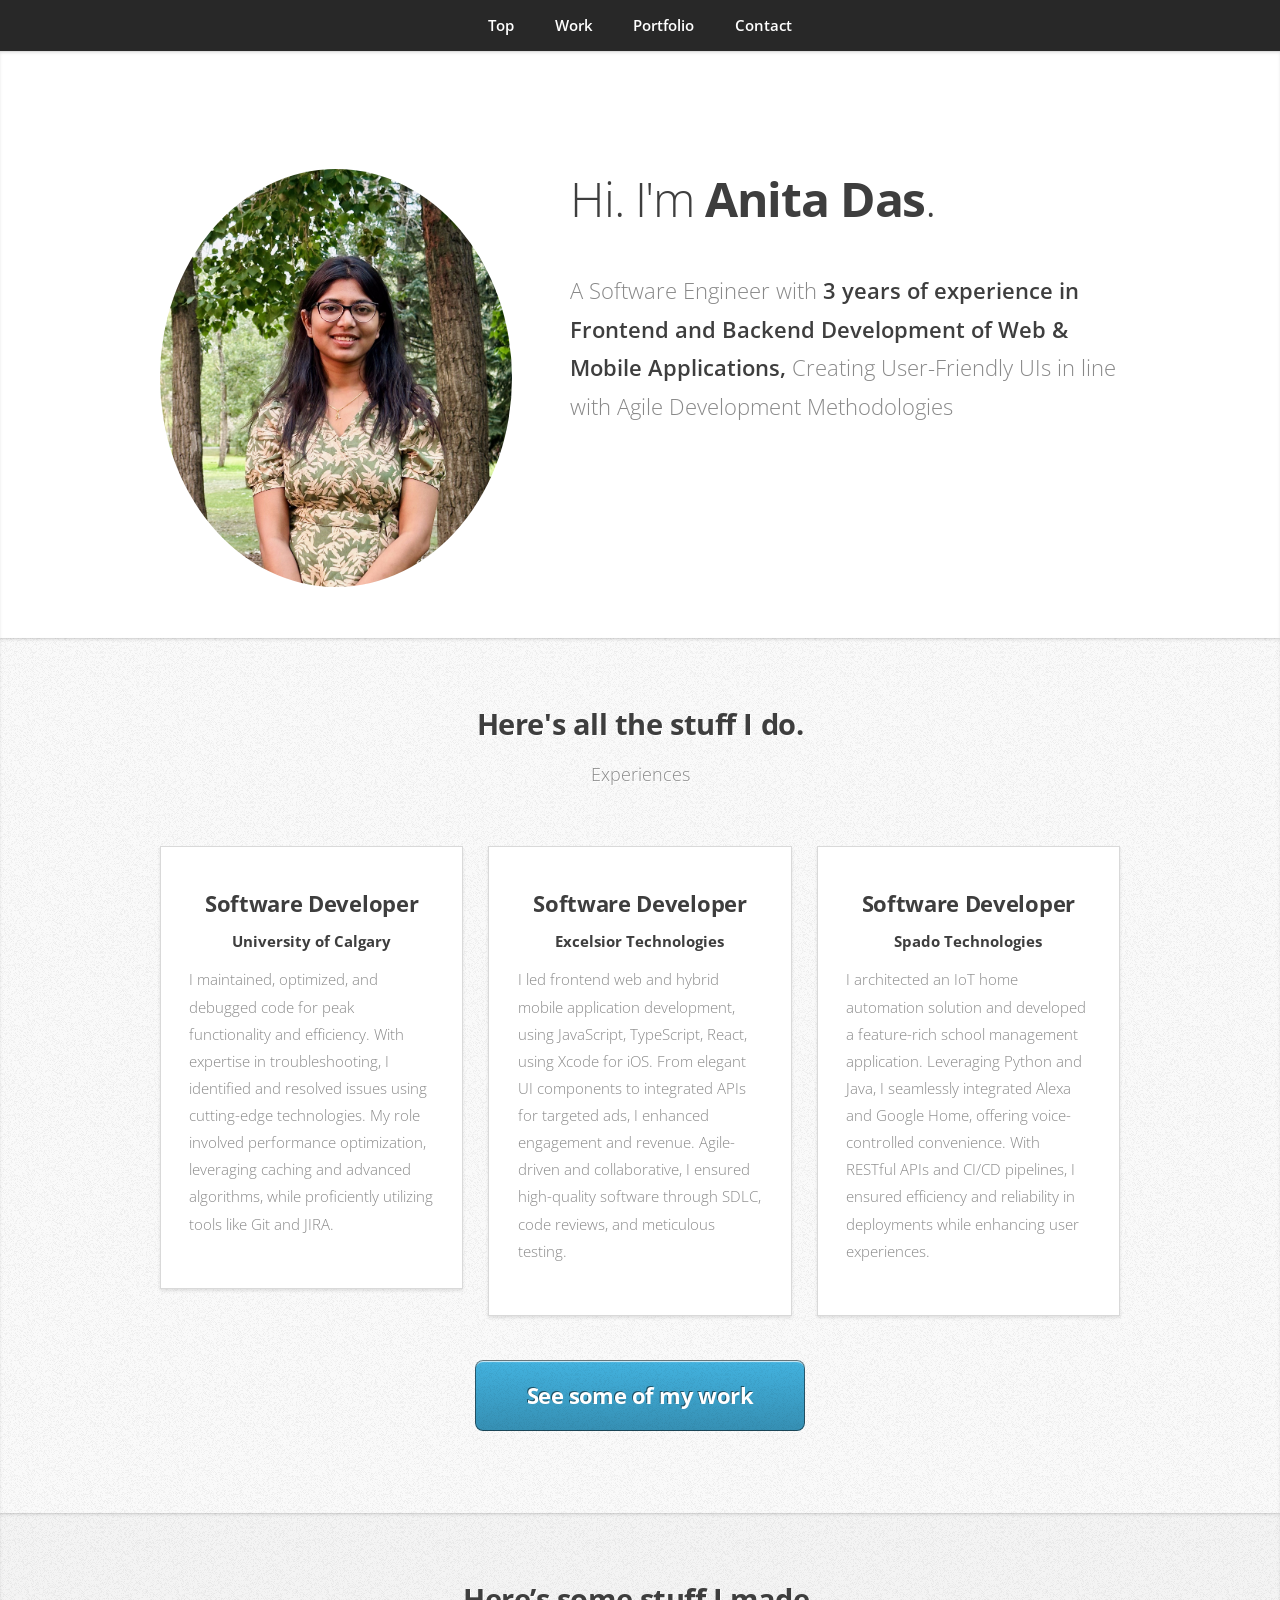
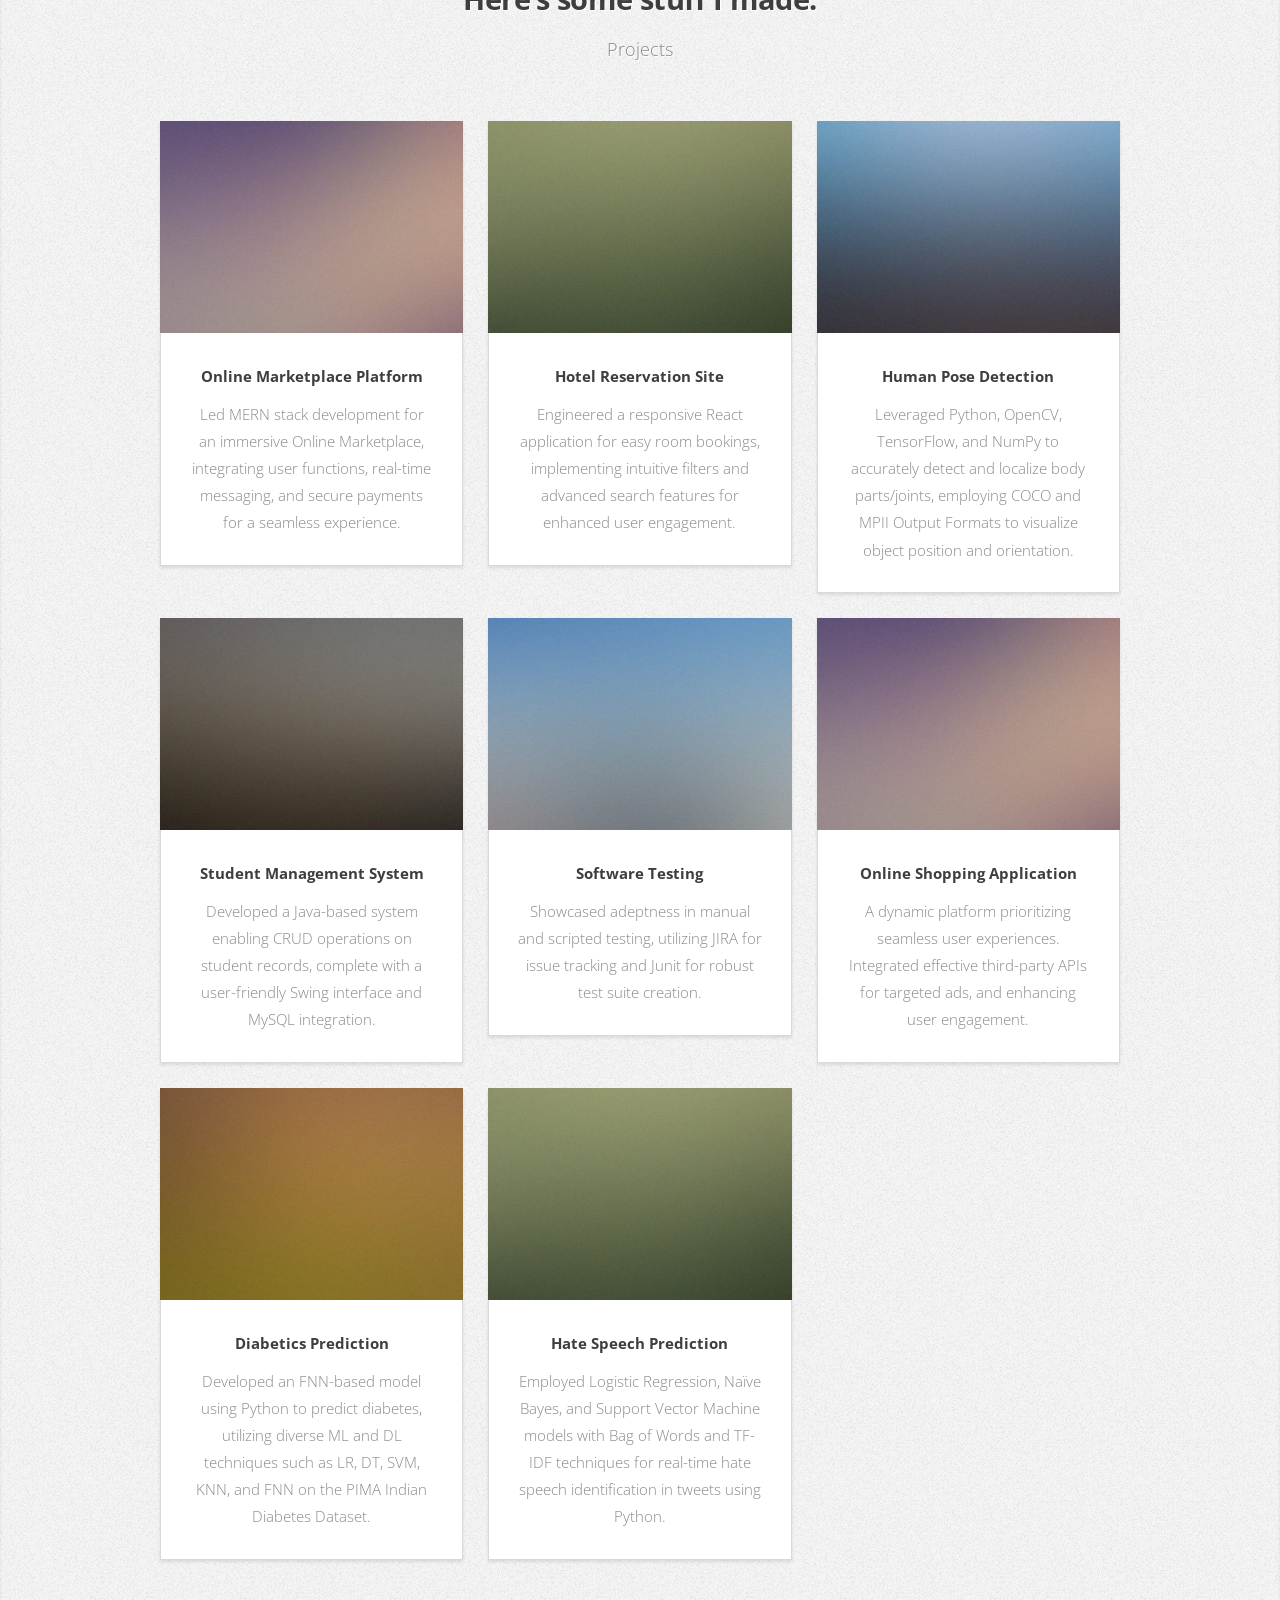
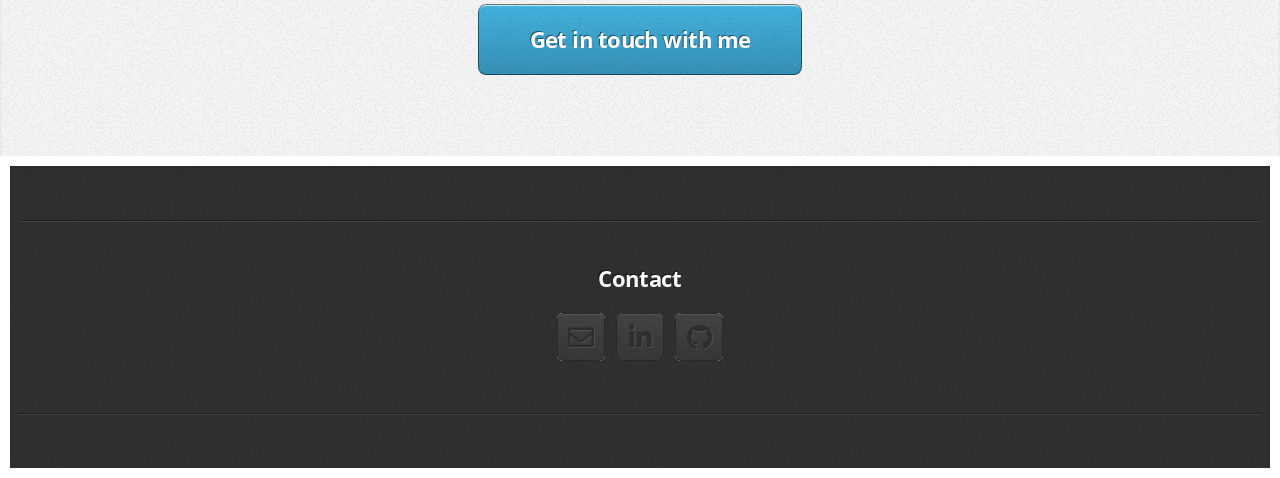
==== index.html @ 8dbcf1b9 "test" ====
<!DOCTYPE HTML>
<!--
	Miniport by HTML5 UP
	html5up.net | @ajlkn
	Free for personal and commercial use under the CCA 3.0 license (html5up.net/license)
-->
<html>
	<head>
		<title>Anita Das</title>
		<meta charset="utf-8" />
		<meta name="viewport" content="width=device-width, initial-scale=1, user-scalable=no" />
		<link rel="stylesheet" href="assets/css/main.css" />
	</head>
	<body class="is-preload">

		<!-- Nav -->
			<nav id="nav">
				<ul class="container">
					<li><a href="#top">Top</a></li>
					<li><a href="#work">Work</a></li>
					<li><a href="#portfolio">Portfolio</a></li>
					<li><a href="#contact">Contact</a></li>
				</ul>
			</nav>

		<!-- Home -->
			<article id="top" class="wrapper style1">
				<div class="container">
					<div class="row">
						<div class="col-4 col-5-large col-12-medium">
							<span class="image fit"><img src="images/anita.jpg" alt="" /></span>
						</div>
						<div class="col-8 col-7-large col-12-medium">
							<header>
								<h1>Hi. I'm <strong>Anita Das</strong>.</h1>
							</header>
							<p>A Software Engineer with 
								<strong>3 years of experience in Frontend and Backend Development of Web & Mobile Applications,</strong> 
								Creating User-Friendly UIs in line with Agile Development Methodologies 

								<!-- <a href="http://twitter.com/ajlkn">AJ</a> 
								for <a href="http://html5up.net">HTML5 UP</a> &amp; released under the 
								<a href="http://html5up.net/license">Creating User-Friendly UIs in line with Agile Development Methodologies.</a>.</p>
							<a href="#work" class="button large scrolly">Learn about what I do</a> -->
						</div>
					</div>
				</div>
			</article>

		<!-- Work -->
			<article id="work" class="wrapper style2">
				<div class="container">
					<header>
						<h2>Here's all the stuff I do.</h2>
						<p>Experiences</p>
					</header>
					<div class="row aln-center">
						<div class="col-4 col-6-medium col-12-small">
							<section class="box style1">
								<!-- <span class="icon featured fa-comments"></span> -->
								<h3>Software Developer</h3>
								<h4>University of Calgary</h4>
								<p style="text-align: left;">I maintained, optimized, and debugged code for peak functionality and efficiency. With expertise in troubleshooting, I identified and resolved issues using cutting-edge technologies. My role involved performance optimization, leveraging caching and advanced algorithms, while proficiently utilizing tools like Git and JIRA.</p>
							</section>
						</div>
						<div class="col-4 col-6-medium col-12-small">
							<section class="box style1">
								<!-- <span class="icon solid featured fa-camera-retro"></span> -->
								<h3>Software Developer</h3>
								<h4>Excelsior Technologies</h4>
								<p style="text-align:left;">I led frontend web and hybrid mobile application development, using JavaScript, TypeScript, React, using Xcode for iOS. From elegant UI components to integrated APIs for targeted ads, I enhanced engagement and revenue. Agile-driven and collaborative, I ensured high-quality software through SDLC, code reviews, and meticulous testing.</p>
							</section>
						</div>
						<div class="col-4 col-6-medium col-12-small">
							<section class="box style1">
								<!-- <span class="icon featured fa-thumbs-up"></span> -->
								<h3>Software Developer</h3>
								<h4>Spado Technologies</h4>
								<p style="text-align: left;">I architected an IoT home automation solution and developed a feature-rich school management application. Leveraging Python and Java, I seamlessly integrated Alexa and Google Home, offering voice-controlled convenience. With RESTful APIs and CI/CD pipelines, I ensured efficiency and reliability in deployments while enhancing user experiences.</p>
							</section>
						</div>
					</div>
					<footer>
						<a href="#portfolio" class="button large scrolly">See some of my work</a>
					</footer>
				</div>
			</article>

		<!-- Portfolio -->
			<article id="portfolio" class="wrapper style3">
				<div class="container">
					<header>
						<h2>Here’s some stuff I made.</h2>
						<p>Projects</p>
					</header>
					<div class="row">
						<div class="col-4 col-6-medium col-12-small">
							<article class="box style2">
								<a href="#" class="image featured"><img src="images/pic01.jpg" alt="" /></a>
								<h4><a href="#">Online Marketplace Platform</a></h4>
								<p>Led MERN stack development for an immersive Online Marketplace, integrating user functions, real-time messaging, and secure payments for a seamless experience.</p>
							</article>
						</div>
						<div class="col-4 col-6-medium col-12-small">
							<article class="box style2">
								<a href="#" class="image featured"><img src="images/pic02.jpg" alt="" /></a>
								<h4><a href="#">Hotel Reservation Site</a></h4>
								<p>Engineered a responsive React application for easy room bookings, implementing intuitive filters and advanced search features for enhanced user engagement.</p>
							</article>
						</div>
						<div class="col-4 col-6-medium col-12-small">
							<article class="box style2">
								<a href="#" class="image featured"><img src="images/pic05.jpg" alt="" /></a>
								<h4><a href="#">Human Pose Detection</a></h4>
								<p>Leveraged Python, OpenCV, TensorFlow, and NumPy to accurately detect and localize body parts/joints, employing COCO and MPII Output Formats to visualize object position and orientation.</p>
							</article>
						</div>

						<div class="col-4 col-6-medium col-12-small">
							<article class="box style2">
								<a href="#" class="image featured"><img src="images/pic04.jpg" alt="" /></a>
								<h4><a href="#">Student Management System</a></h4>
								<p>Developed a Java-based system enabling CRUD operations on student records, complete with a user-friendly Swing interface and MySQL integration.</p>
							</article>
						</div>
						<div class="col-4 col-6-medium col-12-small">
							<article class="box style2">
								<a href="#" class="image featured"><img src="images/pic03.jpg" alt="" /></a>
								<h4><a href="#">Software Testing</a></h4>
								<p>Showcased adeptness in manual and scripted testing, utilizing JIRA for issue tracking and Junit for robust test suite creation.</p>
							</article>
						</div>
						<div class="col-4 col-6-medium col-12-small">
							<article class="box style2">
								<a href="#" class="image featured"><img src="images/pic01.jpg" alt="" /></a>
								<h4><a href="#">Online Shopping Application</a></h4>
								<p>A dynamic platform prioritizing seamless user experiences. Integrated effective third-party APIs for targeted ads, and enhancing user engagement.</p>
							</article>
						</div>
						<div class="col-4 col-6-medium col-12-small">
							<article class="box style2">
								<a href="#" class="image featured"><img src="images/pic06.jpg" alt="" /></a>
								<h4><a href="#">Diabetics Prediction</a></h4>
								<p>Developed an FNN-based model using Python to predict diabetes, utilizing diverse ML and DL techniques such as LR, DT, SVM, KNN, and FNN on the PIMA Indian Diabetes Dataset.</p>
							</article>
						</div>
						<div class="col-4 col-6-medium col-12-small">
							<article class="box style2">
								<a href="#" class="image featured"><img src="images/pic02.jpg" alt="" /></a>
								<h4><a href="#">Hate Speech Prediction</a></h4>
								<p>Employed Logistic Regression, Naïve Bayes, and Support Vector Machine models with Bag of Words and TF-IDF techniques for real-time hate speech identification in tweets using Python.</p>
							</article>
						</div>
					</div>
					<footer>
						<!-- <p>Lorem ipsum dolor sit sapien vestibulum ipsum primis?</p> -->
						<a href="#contact" class="button large scrolly">Get in touch with me</a>
					</footer>
				</div>
			</article>

		<!-- Contact -->
			<article id="contact" class="wrapper style4" style="margin: 10px;padding: 10px;">
					 <!-- <header>
						<h2>Contact</h2>
						 <p>Contact No. (403) 953-0511 </br>
							Email Address: dasanita0511@gmail.com
						</p> 
					</header>  -->
						<!-- <div class="col-12">
							<form method="post" action="#">
								<div class="row">
									<div class="col-6 col-12-small">
										<input type="text" name="name" id="name" placeholder="Name" />
									</div>
									<div class="col-6 col-12-small">
										<input type="text" name="email" id="email" placeholder="Email" />
									</div>
									<div class="col-12">
										<input type="text" name="subject" id="subject" placeholder="Subject" />
									</div>
									<div class="col-12">
										<textarea name="message" id="message" placeholder="Message"></textarea>
									</div>
									<div class="col-12">
										<ul class="actions">
											<li><input type="submit" value="Send Message" /></li>
											<li><input type="reset" value="Clear Form" class="alt" /></li>
										</ul>
									</div>
								</div>
							</form>
						</div> -->
						<div class="col-12">
							<hr />
							<h3>Contact</h3>
							<ul class="social">
								<li><a href="mailto:dasanita0511@gmail.com" class="icon  fa-envelope"><span class="label">Email</span></a></li>
								<li><a href="https://www.linkedin.com/in/anitadas0511/" class="icon brands fa-linkedin-in"><span class="label">LinkedIn</span></a></li>
								<!-- <li><a href="#" class="icon brands fa-google-plus"><span class="label">Google+</span></a></li> -->
								<li><a href="https://github.com/anitadas" class="icon brands fa-github"><span class="label">Github</span></a></li>
								<!--
								<li><a href="#" class="icon solid fa-rss"><span>RSS</span></a></li>
								<li><a href="#" class="icon brands fa-instagram"><span>Instagram</span></a></li>
								<li><a href="#" class="icon brands fa-foursquare"><span>Foursquare</span></a></li>
								<li><a href="#" class="icon brands fa-skype"><span>Skype</span></a></li>
								<li><a href="#" class="icon brands fa-soundcloud"><span>Soundcloud</span></a></li>
								<li><a href="#" class="icon brands fa-youtube"><span>YouTube</span></a></li>
								<li><a href="#" class="icon brands fa-blogger"><span>Blogger</span></a></li>
								<li><a href="#" class="icon brands fa-flickr"><span>Flickr</span></a></li>
								<li><a href="#" class="icon brands fa-vimeo"><span>Vimeo</span></a></li>
								-->
							</ul>
							<hr />
						</div>
					<footer>
						<!-- <ul id="copyright">
							<li>&copy; Untitled. All rights reserved.</li><li>Design: <a href="http://html5up.net">HTML5 UP</a></li>
						</ul> -->
					</footer>
			</article>

		<!-- Scripts -->
			<script src="assets/js/jquery.min.js"></script>
			<script src="assets/js/jquery.scrolly.min.js"></script>
			<script src="assets/js/browser.min.js"></script>
			<script src="assets/js/breakpoints.min.js"></script>
			<script src="assets/js/util.js"></script>
			<script src="assets/js/main.js"></script>

	</body>
</html>
---- assets/css/main.css ----
@import url("https://fonts.googleapis.com/css?family=Open+Sans:300,300italic,600,600italic,700");
@import url("fontawesome-all.min.css");

/*
	Miniport by HTML5 UP
	html5up.net | @ajlkn
	Free for personal and commercial use under the CCA 3.0 license (html5up.net/license)
*/

html, body, div, span, applet, object,
iframe, h1, h2, h3, h4, h5, h6, p, blockquote,
pre, a, abbr, acronym, address, big, cite,
code, del, dfn, em, img, ins, kbd, q, s, samp,
small, strike, strong, sub, sup, tt, var, b,
u, i, center, dl, dt, dd, ol, ul, li, fieldset,
form, label, legend, table, caption, tbody,
tfoot, thead, tr, th, td, article, aside,
canvas, details, embed, figure, figcaption,
footer, header, hgroup, menu, nav, output, ruby,
section, summary, time, mark, audio, video {
	margin: 0;
	padding: 0;
	border: 0;
	font-size: 100%;
	font: inherit;
	vertical-align: baseline;}

article, aside, details, figcaption, figure,
footer, header, hgroup, menu, nav, section {
	display: block;}

body {
	line-height: 1;
}

ol, ul {
	list-style: none;
}

blockquote, q {
	quotes: none;
}

	blockquote:before, blockquote:after, q:before, q:after {
		content: '';
		content: none;
	}

table {
	border-collapse: collapse;
	border-spacing: 0;
}

body {
	-webkit-text-size-adjust: none;
}

mark {
	background-color: transparent;
	color: inherit;
}

input::-moz-focus-inner {
	border: 0;
	padding: 0;
}

input, select, textarea {
	-moz-appearance: none;
	-webkit-appearance: none;
	-ms-appearance: none;
	appearance: none;
}

/* Basic */

	html {
		box-sizing: border-box;
	}

	*, *:before, *:after {
		box-sizing: inherit;
	}

	body {
		padding-top: 3.5em;
	}

		body.is-preload *, body.is-preload *:before, body.is-preload *:after {
			-moz-animation: none !important;
			-webkit-animation: none !important;
			-ms-animation: none !important;
			animation: none !important;
			-moz-transition: none !important;
			-webkit-transition: none !important;
			-ms-transition: none !important;
			transition: none !important;
		}

	body, input, textarea, select {
		font-family: 'Open Sans', sans-serif;
		line-height: 1.85em;
		color: #888;
		font-weight: 300;
		font-size: 13pt;
	}

	a {
		-moz-transition: color .2s ease-in-out;
		-webkit-transition: color .2s ease-in-out;
		-ms-transition: color .2s ease-in-out;
		transition: color .2s ease-in-out;
		color: #43B3E0;
		text-decoration: underline;
	}

		a:hover {
			color: #43bff0 !important;
		}

		a img {
			border: 0;
		}

	b, strong {
		font-weight: 600;
		color: #3e3e3e;
	}

	i, em {
		font-style: italic;
	}

	sub {
		position: relative;
		top: 0.5em;
		font-size: 0.8em;
	}

	sup {
		position: relative;
		top: -0.5em;
		font-size: 0.8em;
	}

	blockquote {
		border-left: solid 0.75em #eee;
		padding: 1em 0 1em 1.5em;
		font-style: italic;
	}

	h1, h2, h3, h4, h5, h6 {
		color: #3e3e3e;
		margin: 0 0 0.75em 0;
	}

	h1 a, h2 a, h3 a, h4 a, h5 a, h6 a {
		text-decoration: none;
		color: inherit;
	}

	h2, h3, h4, h5, h6 {
		font-weight: 700;
	}

	h1 {
		font-size: 3.25em;
		letter-spacing: -0.025em;
		font-weight: 300;
	}

		h1 strong {
			font-weight: 700;
		}

	h2 {
		font-size: 2em;
		letter-spacing: -0.015em;
	}

	h3 {
		font-size: 1.5em;
		letter-spacing: -0.015em;
	}

	em, i {
		font-style: italic;
	}

	br.clear {
		clear: both;
	}

	hr {
		border: 0;
		border-top: solid 1px #444;
		border-top-color: rgba(0, 0, 0, 0.35);
		box-shadow: 0px 1px 0px 0px rgba(255, 255, 255, 0.1);
		height: 1px;
		margin: 3em 0;
	}

	p, ul, ol, dl, table {
		margin-bottom: 2em;
	}

	header {
		margin: 0 0 3em 0;
	}

		header > p {
			font-size: 1.25em;
			margin: 0;
		}

	footer {
		margin: 3em 0 0 0;
	}

		footer > p {
			font-size: 1.25em;
		}

/* Container */

	.container {
		margin: 0 auto;
		max-width: calc(100% - 50px);
		width: 1200px;
	}

		.container.medium {
			width: 900px;
		}

		@media screen and (max-width: 1680px) {

			.container {
				width: 1200px;
			}

				.container.medium {
					width: 900px;
				}

		}

		@media screen and (max-width: 1280px) {

			.container {
				width: 960px;
			}

				.container.medium {
					width: 720px;
				}

		}

		@media screen and (max-width: 980px) {

			.container {
				width: 100%;
			}

				.container.medium {
					width: 75%;
				}

		}

		@media screen and (max-width: 736px) {

			.container {
				width: 100%;
				max-width: calc(100% - 30px);
			}

				.container.medium {
					width: 100%;
				}

		}

/* Row */

	.row {
		display: flex;
		flex-wrap: wrap;
		box-sizing: border-box;
		align-items: stretch;
	}

		.row > * {
			box-sizing: border-box;
		}

		.row.gtr-uniform > * > :last-child {
			margin-bottom: 0;
		}

		.row.aln-left {
			justify-content: flex-start;
		}

		.row.aln-center {
			justify-content: center;
		}

		.row.aln-right {
			justify-content: flex-end;
		}

		.row.aln-top {
			align-items: flex-start;
		}

		.row.aln-middle {
			align-items: center;
		}

		.row.aln-bottom {
			align-items: flex-end;
		}

		.row > .imp {
			order: -1;
		}

		.row > .col-1 {
			width: 8.33333%;
		}

		.row > .off-1 {
			margin-left: 8.33333%;
		}

		.row > .col-2 {
			width: 16.66667%;
		}

		.row > .off-2 {
			margin-left: 16.66667%;
		}

		.row > .col-3 {
			width: 25%;
		}

		.row > .off-3 {
			margin-left: 25%;
		}

		.row > .col-4 {
			width: 33.33333%;
		}

		.row > .off-4 {
			margin-left: 33.33333%;
		}

		.row > .col-5 {
			width: 41.66667%;
		}

		.row > .off-5 {
			margin-left: 41.66667%;
		}

		.row > .col-6 {
			width: 50%;
		}

		.row > .off-6 {
			margin-left: 50%;
		}

		.row > .col-7 {
			width: 58.33333%;
		}

		.row > .off-7 {
			margin-left: 58.33333%;
		}

		.row > .col-8 {
			width: 66.66667%;
		}

		.row > .off-8 {
			margin-left: 66.66667%;
		}

		.row > .col-9 {
			width: 75%;
		}

		.row > .off-9 {
			margin-left: 75%;
		}

		.row > .col-10 {
			width: 83.33333%;
		}

		.row > .off-10 {
			margin-left: 83.33333%;
		}

		.row > .col-11 {
			width: 91.66667%;
		}

		.row > .off-11 {
			margin-left: 91.66667%;
		}

		.row > .col-12 {
			width: 100%;
		}

		.row > .off-12 {
			margin-left: 100%;
		}

		.row.gtr-0 {
			margin-top: 0px;
			margin-left: 0px;
		}

			.row.gtr-0 > * {
				padding: 0px 0 0 0px;
			}

			.row.gtr-0.gtr-uniform {
				margin-top: 0px;
			}

				.row.gtr-0.gtr-uniform > * {
					padding-top: 0px;
				}

		.row.gtr-25 {
			margin-top: -6.25px;
			margin-left: -6.25px;
		}

			.row.gtr-25 > * {
				padding: 6.25px 0 0 6.25px;
			}

			.row.gtr-25.gtr-uniform {
				margin-top: -6.25px;
			}

				.row.gtr-25.gtr-uniform > * {
					padding-top: 6.25px;
				}

		.row.gtr-50 {
			margin-top: -12.5px;
			margin-left: -12.5px;
		}

			.row.gtr-50 > * {
				padding: 12.5px 0 0 12.5px;
			}

			.row.gtr-50.gtr-uniform {
				margin-top: -12.5px;
			}

				.row.gtr-50.gtr-uniform > * {
					padding-top: 12.5px;
				}

		.row {
			margin-top: -25px;
			margin-left: -25px;
		}

			.row > * {
				padding: 25px 0 0 25px;
			}

			.row.gtr-uniform {
				margin-top: -25px;
			}

				.row.gtr-uniform > * {
					padding-top: 25px;
				}

		.row.gtr-150 {
			margin-top: -37.5px;
			margin-left: -37.5px;
		}

			.row.gtr-150 > * {
				padding: 37.5px 0 0 37.5px;
			}

			.row.gtr-150.gtr-uniform {
				margin-top: -37.5px;
			}

				.row.gtr-150.gtr-uniform > * {
					padding-top: 37.5px;
				}

		.row.gtr-200 {
			margin-top: -50px;
			margin-left: -50px;
		}

			.row.gtr-200 > * {
				padding: 50px 0 0 50px;
			}

			.row.gtr-200.gtr-uniform {
				margin-top: -50px;
			}

				.row.gtr-200.gtr-uniform > * {
					padding-top: 50px;
				}

		@media screen and (max-width: 1680px) {

			.row {
				display: flex;
				flex-wrap: wrap;
				box-sizing: border-box;
				align-items: stretch;
			}

				.row > * {
					box-sizing: border-box;
				}

				.row.gtr-uniform > * > :last-child {
					margin-bottom: 0;
				}

				.row.aln-left {
					justify-content: flex-start;
				}

				.row.aln-center {
					justify-content: center;
				}

				.row.aln-right {
					justify-content: flex-end;
				}

				.row.aln-top {
					align-items: flex-start;
				}

				.row.aln-middle {
					align-items: center;
				}

				.row.aln-bottom {
					align-items: flex-end;
				}

				.row > .imp-xlarge {
					order: -1;
				}

				.row > .col-1-xlarge {
					width: 8.33333%;
				}

				.row > .off-1-xlarge {
					margin-left: 8.33333%;
				}

				.row > .col-2-xlarge {
					width: 16.66667%;
				}

				.row > .off-2-xlarge {
					margin-left: 16.66667%;
				}

				.row > .col-3-xlarge {
					width: 25%;
				}

				.row > .off-3-xlarge {
					margin-left: 25%;
				}

				.row > .col-4-xlarge {
					width: 33.33333%;
				}

				.row > .off-4-xlarge {
					margin-left: 33.33333%;
				}

				.row > .col-5-xlarge {
					width: 41.66667%;
				}

				.row > .off-5-xlarge {
					margin-left: 41.66667%;
				}

				.row > .col-6-xlarge {
					width: 50%;
				}

				.row > .off-6-xlarge {
					margin-left: 50%;
				}

				.row > .col-7-xlarge {
					width: 58.33333%;
				}

				.row > .off-7-xlarge {
					margin-left: 58.33333%;
				}

				.row > .col-8-xlarge {
					width: 66.66667%;
				}

				.row > .off-8-xlarge {
					margin-left: 66.66667%;
				}

				.row > .col-9-xlarge {
					width: 75%;
				}

				.row > .off-9-xlarge {
					margin-left: 75%;
				}

				.row > .col-10-xlarge {
					width: 83.33333%;
				}

				.row > .off-10-xlarge {
					margin-left: 83.33333%;
				}

				.row > .col-11-xlarge {
					width: 91.66667%;
				}

				.row > .off-11-xlarge {
					margin-left: 91.66667%;
				}

				.row > .col-12-xlarge {
					width: 100%;
				}

				.row > .off-12-xlarge {
					margin-left: 100%;
				}

				.row.gtr-0 {
					margin-top: 0px;
					margin-left: 0px;
				}

					.row.gtr-0 > * {
						padding: 0px 0 0 0px;
					}

					.row.gtr-0.gtr-uniform {
						margin-top: 0px;
					}

						.row.gtr-0.gtr-uniform > * {
							padding-top: 0px;
						}

				.row.gtr-25 {
					margin-top: -6.25px;
					margin-left: -6.25px;
				}

					.row.gtr-25 > * {
						padding: 6.25px 0 0 6.25px;
					}

					.row.gtr-25.gtr-uniform {
						margin-top: -6.25px;
					}

						.row.gtr-25.gtr-uniform > * {
							padding-top: 6.25px;
						}

				.row.gtr-50 {
					margin-top: -12.5px;
					margin-left: -12.5px;
				}

					.row.gtr-50 > * {
						padding: 12.5px 0 0 12.5px;
					}

					.row.gtr-50.gtr-uniform {
						margin-top: -12.5px;
					}

						.row.gtr-50.gtr-uniform > * {
							padding-top: 12.5px;
						}

				.row {
					margin-top: -25px;
					margin-left: -25px;
				}

					.row > * {
						padding: 25px 0 0 25px;
					}

					.row.gtr-uniform {
						margin-top: -25px;
					}

						.row.gtr-uniform > * {
							padding-top: 25px;
						}

				.row.gtr-150 {
					margin-top: -37.5px;
					margin-left: -37.5px;
				}

					.row.gtr-150 > * {
						padding: 37.5px 0 0 37.5px;
					}

					.row.gtr-150.gtr-uniform {
						margin-top: -37.5px;
					}

						.row.gtr-150.gtr-uniform > * {
							padding-top: 37.5px;
						}

				.row.gtr-200 {
					margin-top: -50px;
					margin-left: -50px;
				}

					.row.gtr-200 > * {
						padding: 50px 0 0 50px;
					}

					.row.gtr-200.gtr-uniform {
						margin-top: -50px;
					}

						.row.gtr-200.gtr-uniform > * {
							padding-top: 50px;
						}

		}

		@media screen and (max-width: 1280px) {

			.row {
				display: flex;
				flex-wrap: wrap;
				box-sizing: border-box;
				align-items: stretch;
			}

				.row > * {
					box-sizing: border-box;
				}

				.row.gtr-uniform > * > :last-child {
					margin-bottom: 0;
				}

				.row.aln-left {
					justify-content: flex-start;
				}

				.row.aln-center {
					justify-content: center;
				}

				.row.aln-right {
					justify-content: flex-end;
				}

				.row.aln-top {
					align-items: flex-start;
				}

				.row.aln-middle {
					align-items: center;
				}

				.row.aln-bottom {
					align-items: flex-end;
				}

				.row > .imp-large {
					order: -1;
				}

				.row > .col-1-large {
					width: 8.33333%;
				}

				.row > .off-1-large {
					margin-left: 8.33333%;
				}

				.row > .col-2-large {
					width: 16.66667%;
				}

				.row > .off-2-large {
					margin-left: 16.66667%;
				}

				.row > .col-3-large {
					width: 25%;
				}

				.row > .off-3-large {
					margin-left: 25%;
				}

				.row > .col-4-large {
					width: 33.33333%;
				}

				.row > .off-4-large {
					margin-left: 33.33333%;
				}

				.row > .col-5-large {
					width: 41.66667%;
				}

				.row > .off-5-large {
					margin-left: 41.66667%;
				}

				.row > .col-6-large {
					width: 50%;
				}

				.row > .off-6-large {
					margin-left: 50%;
				}

				.row > .col-7-large {
					width: 58.33333%;
				}

				.row > .off-7-large {
					margin-left: 58.33333%;
				}

				.row > .col-8-large {
					width: 66.66667%;
				}

				.row > .off-8-large {
					margin-left: 66.66667%;
				}

				.row > .col-9-large {
					width: 75%;
				}

				.row > .off-9-large {
					margin-left: 75%;
				}

				.row > .col-10-large {
					width: 83.33333%;
				}

				.row > .off-10-large {
					margin-left: 83.33333%;
				}

				.row > .col-11-large {
					width: 91.66667%;
				}

				.row > .off-11-large {
					margin-left: 91.66667%;
				}

				.row > .col-12-large {
					width: 100%;
				}

				.row > .off-12-large {
					margin-left: 100%;
				}

				.row.gtr-0 {
					margin-top: 0px;
					margin-left: 0px;
				}

					.row.gtr-0 > * {
						padding: 0px 0 0 0px;
					}

					.row.gtr-0.gtr-uniform {
						margin-top: 0px;
					}

						.row.gtr-0.gtr-uniform > * {
							padding-top: 0px;
						}

				.row.gtr-25 {
					margin-top: -6.25px;
					margin-left: -6.25px;
				}

					.row.gtr-25 > * {
						padding: 6.25px 0 0 6.25px;
					}

					.row.gtr-25.gtr-uniform {
						margin-top: -6.25px;
					}

						.row.gtr-25.gtr-uniform > * {
							padding-top: 6.25px;
						}

				.row.gtr-50 {
					margin-top: -12.5px;
					margin-left: -12.5px;
				}

					.row.gtr-50 > * {
						padding: 12.5px 0 0 12.5px;
					}

					.row.gtr-50.gtr-uniform {
						margin-top: -12.5px;
					}

						.row.gtr-50.gtr-uniform > * {
							padding-top: 12.5px;
						}

				.row {
					margin-top: -25px;
					margin-left: -25px;
				}

					.row > * {
						padding: 25px 0 0 25px;
					}

					.row.gtr-uniform {
						margin-top: -25px;
					}

						.row.gtr-uniform > * {
							padding-top: 25px;
						}

				.row.gtr-150 {
					margin-top: -37.5px;
					margin-left: -37.5px;
				}

					.row.gtr-150 > * {
						padding: 37.5px 0 0 37.5px;
					}

					.row.gtr-150.gtr-uniform {
						margin-top: -37.5px;
					}

						.row.gtr-150.gtr-uniform > * {
							padding-top: 37.5px;
						}

				.row.gtr-200 {
					margin-top: -50px;
					margin-left: -50px;
				}

					.row.gtr-200 > * {
						padding: 50px 0 0 50px;
					}

					.row.gtr-200.gtr-uniform {
						margin-top: -50px;
					}

						.row.gtr-200.gtr-uniform > * {
							padding-top: 50px;
						}

		}

		@media screen and (max-width: 980px) {

			.row {
				display: flex;
				flex-wrap: wrap;
				box-sizing: border-box;
				align-items: stretch;
			}

				.row > * {
					box-sizing: border-box;
				}

				.row.gtr-uniform > * > :last-child {
					margin-bottom: 0;
				}

				.row.aln-left {
					justify-content: flex-start;
				}

				.row.aln-center {
					justify-content: center;
				}

				.row.aln-right {
					justify-content: flex-end;
				}

				.row.aln-top {
					align-items: flex-start;
				}

				.row.aln-middle {
					align-items: center;
				}

				.row.aln-bottom {
					align-items: flex-end;
				}

				.row > .imp-medium {
					order: -1;
				}

				.row > .col-1-medium {
					width: 8.33333%;
				}

				.row > .off-1-medium {
					margin-left: 8.33333%;
				}

				.row > .col-2-medium {
					width: 16.66667%;
				}

				.row > .off-2-medium {
					margin-left: 16.66667%;
				}

				.row > .col-3-medium {
					width: 25%;
				}

				.row > .off-3-medium {
					margin-left: 25%;
				}

				.row > .col-4-medium {
					width: 33.33333%;
				}

				.row > .off-4-medium {
					margin-left: 33.33333%;
				}

				.row > .col-5-medium {
					width: 41.66667%;
				}

				.row > .off-5-medium {
					margin-left: 41.66667%;
				}

				.row > .col-6-medium {
					width: 50%;
				}

				.row > .off-6-medium {
					margin-left: 50%;
				}

				.row > .col-7-medium {
					width: 58.33333%;
				}

				.row > .off-7-medium {
					margin-left: 58.33333%;
				}

				.row > .col-8-medium {
					width: 66.66667%;
				}

				.row > .off-8-medium {
					margin-left: 66.66667%;
				}

				.row > .col-9-medium {
					width: 75%;
				}

				.row > .off-9-medium {
					margin-left: 75%;
				}

				.row > .col-10-medium {
					width: 83.33333%;
				}

				.row > .off-10-medium {
					margin-left: 83.33333%;
				}

				.row > .col-11-medium {
					width: 91.66667%;
				}

				.row > .off-11-medium {
					margin-left: 91.66667%;
				}

				.row > .col-12-medium {
					width: 100%;
				}

				.row > .off-12-medium {
					margin-left: 100%;
				}

				.row.gtr-0 {
					margin-top: 0px;
					margin-left: 0px;
				}

					.row.gtr-0 > * {
						padding: 0px 0 0 0px;
					}

					.row.gtr-0.gtr-uniform {
						margin-top: 0px;
					}

						.row.gtr-0.gtr-uniform > * {
							padding-top: 0px;
						}

				.row.gtr-25 {
					margin-top: -6.25px;
					margin-left: -6.25px;
				}

					.row.gtr-25 > * {
						padding: 6.25px 0 0 6.25px;
					}

					.row.gtr-25.gtr-uniform {
						margin-top: -6.25px;
					}

						.row.gtr-25.gtr-uniform > * {
							padding-top: 6.25px;
						}

				.row.gtr-50 {
					margin-top: -12.5px;
					margin-left: -12.5px;
				}

					.row.gtr-50 > * {
						padding: 12.5px 0 0 12.5px;
					}

					.row.gtr-50.gtr-uniform {
						margin-top: -12.5px;
					}

						.row.gtr-50.gtr-uniform > * {
							padding-top: 12.5px;
						}

				.row {
					margin-top: -25px;
					margin-left: -25px;
				}

					.row > * {
						padding: 25px 0 0 25px;
					}

					.row.gtr-uniform {
						margin-top: -25px;
					}

						.row.gtr-uniform > * {
							padding-top: 25px;
						}

				.row.gtr-150 {
					margin-top: -37.5px;
					margin-left: -37.5px;
				}

					.row.gtr-150 > * {
						padding: 37.5px 0 0 37.5px;
					}

					.row.gtr-150.gtr-uniform {
						margin-top: -37.5px;
					}

						.row.gtr-150.gtr-uniform > * {
							padding-top: 37.5px;
						}

				.row.gtr-200 {
					margin-top: -50px;
					margin-left: -50px;
				}

					.row.gtr-200 > * {
						padding: 50px 0 0 50px;
					}

					.row.gtr-200.gtr-uniform {
						margin-top: -50px;
					}

						.row.gtr-200.gtr-uniform > * {
							padding-top: 50px;
						}

		}

		@media screen and (max-width: 736px) {

			.row {
				display: flex;
				flex-wrap: wrap;
				box-sizing: border-box;
				align-items: stretch;
			}

				.row > * {
					box-sizing: border-box;
				}

				.row.gtr-uniform > * > :last-child {
					margin-bottom: 0;
				}

				.row.aln-left {
					justify-content: flex-start;
				}

				.row.aln-center {
					justify-content: center;
				}

				.row.aln-right {
					justify-content: flex-end;
				}

				.row.aln-top {
					align-items: flex-start;
				}

				.row.aln-middle {
					align-items: center;
				}

				.row.aln-bottom {
					align-items: flex-end;
				}

				.row > .imp-small {
					order: -1;
				}

				.row > .col-1-small {
					width: 8.33333%;
				}

				.row > .off-1-small {
					margin-left: 8.33333%;
				}

				.row > .col-2-small {
					width: 16.66667%;
				}

				.row > .off-2-small {
					margin-left: 16.66667%;
				}

				.row > .col-3-small {
					width: 25%;
				}

				.row > .off-3-small {
					margin-left: 25%;
				}

				.row > .col-4-small {
					width: 33.33333%;
				}

				.row > .off-4-small {
					margin-left: 33.33333%;
				}

				.row > .col-5-small {
					width: 41.66667%;
				}

				.row > .off-5-small {
					margin-left: 41.66667%;
				}

				.row > .col-6-small {
					width: 50%;
				}

				.row > .off-6-small {
					margin-left: 50%;
				}

				.row > .col-7-small {
					width: 58.33333%;
				}

				.row > .off-7-small {
					margin-left: 58.33333%;
				}

				.row > .col-8-small {
					width: 66.66667%;
				}

				.row > .off-8-small {
					margin-left: 66.66667%;
				}

				.row > .col-9-small {
					width: 75%;
				}

				.row > .off-9-small {
					margin-left: 75%;
				}

				.row > .col-10-small {
					width: 83.33333%;
				}

				.row > .off-10-small {
					margin-left: 83.33333%;
				}

				.row > .col-11-small {
					width: 91.66667%;
				}

				.row > .off-11-small {
					margin-left: 91.66667%;
				}

				.row > .col-12-small {
					width: 100%;
				}

				.row > .off-12-small {
					margin-left: 100%;
				}

				.row.gtr-0 {
					margin-top: 0px;
					margin-left: 0px;
				}

					.row.gtr-0 > * {
						padding: 0px 0 0 0px;
					}

					.row.gtr-0.gtr-uniform {
						margin-top: 0px;
					}

						.row.gtr-0.gtr-uniform > * {
							padding-top: 0px;
						}

				.row.gtr-25 {
					margin-top: -3.75px;
					margin-left: -3.75px;
				}

					.row.gtr-25 > * {
						padding: 3.75px 0 0 3.75px;
					}

					.row.gtr-25.gtr-uniform {
						margin-top: -3.75px;
					}

						.row.gtr-25.gtr-uniform > * {
							padding-top: 3.75px;
						}

				.row.gtr-50 {
					margin-top: -7.5px;
					margin-left: -7.5px;
				}

					.row.gtr-50 > * {
						padding: 7.5px 0 0 7.5px;
					}

					.row.gtr-50.gtr-uniform {
						margin-top: -7.5px;
					}

						.row.gtr-50.gtr-uniform > * {
							padding-top: 7.5px;
						}

				.row {
					margin-top: -15px;
					margin-left: -15px;
				}

					.row > * {
						padding: 15px 0 0 15px;
					}

					.row.gtr-uniform {
						margin-top: -15px;
					}

						.row.gtr-uniform > * {
							padding-top: 15px;
						}

				.row.gtr-150 {
					margin-top: -22.5px;
					margin-left: -22.5px;
				}

					.row.gtr-150 > * {
						padding: 22.5px 0 0 22.5px;
					}

					.row.gtr-150.gtr-uniform {
						margin-top: -22.5px;
					}

						.row.gtr-150.gtr-uniform > * {
							padding-top: 22.5px;
						}

				.row.gtr-200 {
					margin-top: -30px;
					margin-left: -30px;
				}

					.row.gtr-200 > * {
						padding: 30px 0 0 30px;
					}

					.row.gtr-200.gtr-uniform {
						margin-top: -30px;
					}

						.row.gtr-200.gtr-uniform > * {
							padding-top: 30px;
						}

		}

/* Form */

	form label {
		color: #3e3e3e;
		font-weight: 700;
		display: block;
		margin: 0 0 0.5em 0;
	}

	form input[type=text],
	form input[type=email],
	form input[type=password],
	form select,
	form textarea {
		-moz-transition: background .2s ease-in-out, box-shadow .2s ease-in-out;
		-webkit-transition: background .2s ease-in-out, box-shadow .2s ease-in-out;
		-ms-transition: background .2s ease-in-out, box-shadow .2s ease-in-out;
		transition: background .2s ease-in-out, box-shadow .2s ease-in-out;
		-webkit-appearance: none;
		display: block;
		border: 0;
		padding: 0.75em;
		font-size: 1em;
		border-radius: 8px;
		border: solid 1px #ddd;
		background: #fff;
		color: #bbb;
		box-shadow: inset 0px 2px 3px 1px rgba(0, 0, 0, 0.05), 0px 1px 0px 0px rgba(255, 255, 255, 0.025);
		width: 100%;
	}

		form input[type=text]:focus,
		form input[type=email]:focus,
		form input[type=password]:focus,
		form select:focus,
		form textarea:focus {
			background: #fafafa;
			box-shadow: inset 0px 2px 5px 0px rgba(0, 0, 0, 0.05), 0px 1px 0px 0px rgba(255, 255, 255, 0.025), inset 0px 0px 2px 1px #43bff0;
		}

	form textarea {
		height: 15em;
	}

	form .actions:last-child {
		margin-bottom: 0;
	}

	form ::-webkit-input-placeholder {
		color: #555 !important;
	}

	form :-moz-placeholder {
		color: #555 !important;
	}

	form ::-moz-placeholder {
		color: #555 !important;
	}

	form :-ms-input-placeholder {
		color: #555 !important;
	}

	form ::-moz-focus-inner {
		border: 0;
	}

/* Tables */

	table {
		width: 100%;
	}

		table.default {
			width: 100%;
		}

			table.default tr {
				border-top: solid 1px #eee;
			}

				table.default tr:first-child {
					border-top: 0;
				}

			table.default td {
				padding: 0.5em 1em 0.5em 1em;
			}

			table.default th {
				text-align: left;
				padding: 0.5em 1em 0.5em 1em;
				font-weight: 600;
				margin: 0 0 1em 0;
			}

			table.default thead {
				background: #4f4f4f;
				color: #fff;
			}

/* Section/Article */

	section, article {
		margin-bottom: 3em;
	}

	section > :last-child,
	article > :last-child,
	section:last-child,
	article:last-child {
		margin-bottom: 0;
	}

/* Image */

	.image {
		display: inline-block;
		position: relative;
	}

		.image img {
			display: block;
			width: 100%;
		}

		.image.fit {
			display: block;
			width: 100%;
		}

		.image.featured {
			display: block;
			width: 100%;
			margin: 0 0 2em 0;
		}

		.image.left {
			float: left;
			margin: 0 2em 2em 0;
		}

		.image.centered {
			display: block;
			margin: 0 0 2em 0;
		}

			.image.centered img {
				margin: 0 auto;
				width: auto;
			}

/* Button */

	input[type="button"],
	input[type="submit"],
	input[type="reset"],
	button,
	.button {
		background-image: url("images/bg.png"), -moz-linear-gradient(top, rgba(0, 0, 0, 0), rgba(0, 0, 0, 0.2));
		background-image: url("images/bg.png"), -webkit-linear-gradient(top, rgba(0, 0, 0, 0), rgba(0, 0, 0, 0.2));
		background-image: url("images/bg.png"), -ms-linear-gradient(top, rgba(0, 0, 0, 0), rgba(0, 0, 0, 0.2));
		background-image: url("images/bg.png"), linear-gradient(top, rgba(0, 0, 0, 0), rgba(0, 0, 0, 0.2));
		-moz-transition: background-color .2s ease-in-out;
		-webkit-transition: background-color .2s ease-in-out;
		-ms-transition: background-color .2s ease-in-out;
		transition: background-color .2s ease-in-out;
		-webkit-appearance: none;
		position: relative;
		display: inline-block;
		color: #fff !important;
		text-decoration: none;
		font-weight: 700;
		border: 0;
		outline: 0;
		cursor: pointer;
		border-radius: 8px;
		text-shadow: -1px -1px 0.5px rgba(0, 0, 0, 0.5);
		overflow: hidden;
		box-shadow: inset 0px 0px 0px 1px rgba(0, 0, 0, 0.5), inset 0px 2px 1px 0px rgba(255, 255, 255, 0.75);
		background-color: #43B3E0;
		padding: 1em 2.35em 1em 2.35em;
		font-size: 1.1em;
		max-width: 24em;
	}

		input[type="button"]:hover,
		input[type="submit"]:hover,
		input[type="reset"]:hover,
		button:hover,
		.button:hover {
			background-color: #43bff0;
			color: #fff !important;
		}

		input[type="button"]:active,
		input[type="submit"]:active,
		input[type="reset"]:active,
		button:active,
		.button:active {
			background-color: #3BA8D3;
			top: 1px;
		}

		input[type="button"].large,
		input[type="submit"].large,
		input[type="reset"].large,
		button.large,
		.button.large {
			font-size: 1.5em;
			letter-spacing: -0.025em;
		}

		input[type="button"].alt,
		input[type="submit"].alt,
		input[type="reset"].alt,
		button.alt,
		.button.alt {
			background-color: #444;
			box-shadow: inset 0px 0px 0px 1px #242424, inset 0px 2px 1px 0px rgba(255, 255, 255, 0.2);
		}

			input[type="button"].alt:hover,
			input[type="submit"].alt:hover,
			input[type="reset"].alt:hover,
			button.alt:hover,
			.button.alt:hover {
				background-color: #4f4f4f;
				color: #fff !important;
			}

			input[type="button"].alt:active,
			input[type="submit"].alt:active,
			input[type="reset"].alt:active,
			button.alt:active,
			.button.alt:active {
				background-color: #3f3f3f;
			}

/* List */

	ul {
		list-style: disc;
		padding-left: 1em;
	}

		ul li {
			padding-left: 0.5em;
		}

	ol {
		list-style: decimal;
		padding-left: 1.25em;
	}

		ol li {
			padding-left: 0.25em;
		}

/* Social */

	ul.social {
		cursor: default;
		margin: 0;
		list-style: none;
		padding-left: 0;
	}

		ul.social li {
			position: relative;
			display: inline-block;
			margin: 0.25em;
			top: 0;
			padding-left: 0;
		}

			ul.social li a {
				-moz-transition: top .2s ease-in-out;
				-webkit-transition: top .2s ease-in-out;
				-ms-transition: top .2s ease-in-out;
				transition: top .2s ease-in-out;
				display: block;
				width: 48px;
				height: 48px;
				border-radius: 6px;
				top: 0;
				position: relative;
			}

				ul.social li a:before {
					background-image: url("images/bg.png"), -moz-linear-gradient(top, rgba(0, 0, 0, 0), rgba(0, 0, 0, 0.2));
					background-image: url("images/bg.png"), -webkit-linear-gradient(top, rgba(0, 0, 0, 0), rgba(0, 0, 0, 0.2));
					background-image: url("images/bg.png"), -ms-linear-gradient(top, rgba(0, 0, 0, 0), rgba(0, 0, 0, 0.2));
					background-image: url("images/bg.png"), linear-gradient(top, rgba(0, 0, 0, 0), rgba(0, 0, 0, 0.2));
					-moz-transition: background-color .2s ease-in-out;
					-webkit-transition: background-color .2s ease-in-out;
					-ms-transition: background-color .2s ease-in-out;
					transition: background-color .2s ease-in-out;
					background-color: #444;
					border-radius: 6px;
					box-shadow: inset 0px 0px 0px 1px #282828, inset 0px 2px 1px 0px rgba(255, 255, 255, 0.1);
					color: #2E2E2E !important;
					display: block;
					font-size: 26px;
					height: 48px;
					line-height: 48px;
					text-align: center;
					outline: 0;
					overflow: hidden;
					text-shadow: 1px 1px 0px rgba(255, 255, 255, 0.1);
					width: 48px;
				}

				ul.social li a.fa-twitter {
					background-color: #2DAAE4;
				}

				ul.social li a.fa-facebook-f {
					background-color: #3C5A98;
				}

				ul.social li a.fa-dribbble {
					background-color: #C4376B;
				}

				ul.social li a.fa-linkedin-in {
					background-color: #006599;
				}

				ul.social li a.fa-tumblr {
					background-color: #51718A;
				}

				ul.social li a.fa-google-plus {
					background-color: #DA2713;
				}

				ul.social li a.fa-github {
					background-color: #FAFAFA;
				}

				ul.social li a.fa-envelope {
					background-color: #FAFAFA;
				}

				ul.social li a.fa-rss {
					background-color: #F2600B;
				}

				ul.social li a.fa-instagram {
					background-color: #E0D7C8;
				}

				ul.social li a.fa-foursquare {
					background-color: #39A3D4;
				}

				ul.social li a.fa-skype {
					background-color: #10BEF1;
				}

				ul.social li a.fa-soundcloud {
					background-color: #FE5419;
				}

				ul.social li a.fa-youtube {
					background-color: #BF2E25;
				}

				ul.social li a.fa-blogger {
					background-color: #FF6501;
				}

				ul.social li a.fa-flickr {
					background-color: #0062DB;
				}

				ul.social li a.fa-vimeo {
					background-color: #4C8AB0;
				}

				ul.social li a:hover {
					top: -5px;
				}

					ul.social li a:hover:before {
						background-color: transparent;
					}

/* Actions */

	ul.actions {
		list-style: none;
		padding-left: 0;
	}

		ul.actions li {
			display: inline-block;
			margin: 0 0 0 1em;
			padding-left: 0;
		}

			ul.actions li:first-child {
				margin-left: 0;
			}

/* Box */

	.box {
		background: #fff;
		box-shadow: inset 0px 0px 0px 1px rgba(0, 0, 0, 0.15), 0px 2px 3px 0px rgba(0, 0, 0, 0.1);
		text-align: center;
		padding: 2em;
	}

		.box.style1 {
			padding: 3em 2em 3.5em 2em;
		}

			.box.style1 h3 {
				margin-bottom: 0.5em;
			}

		.box.style2 h3 {
			margin-bottom: 0.25em;
			/* min-height: 60px; */
			/* height: 60px; */
		}

		.box.style2 .image {
			position: relative;
			left: 2em;
			top: 2em;
			margin: -4em 0 4em -4em;
			width: auto;
		}

/* Icons */

	.icon {
		text-decoration: none;
		text-decoration: none;
	}

		.icon:before {
			-moz-osx-font-smoothing: grayscale;
			-webkit-font-smoothing: antialiased;
			display: inline-block;
			font-style: normal;
			font-variant: normal;
			text-rendering: auto;
			line-height: 1;
			text-transform: none !important;
			font-family: 'Font Awesome 5 Free';
			font-weight: 400;
		}

		.icon:before {
			font-size: 1.25em;
		}

		.icon > .label {
			display: none;
		}

		.icon.solid:before {
			font-weight: 900;
		}

		.icon.brands:before {
			font-family: 'Font Awesome 5 Brands';
		}

		.icon.featured {
			color: #EA8A95;
			display: block;
			margin: 0 0 1.5em 0;
			cursor: default;
		}

			.icon.featured:before {
				font-size: 6em;
			}

/* Wrappers */

	.wrapper {
		background-image: url("images/bg.png");
		box-shadow: inset 0px 1px 0px 0px rgba(0, 0, 0, 0.05), inset 0px 2px 3px 0px rgba(0, 0, 0, 0.1);
		padding: 8em 0 8em 0;
		text-align: center;
	}

		.wrapper.style1 {
			background-image: none;
			background-color: #fff;
		}

		.wrapper.style2 {
			background-color: #fafafa;
			text-shadow: 1px 1px 0px #fff;
			
		}

		.wrapper.style3 {
			background-color: #f4f4f4;
			text-shadow: 1px 1px 0px #fff;
		}

		.wrapper.style4 {
			background-color: #303030;
			color: #999;
			text-shadow: -1px -1px 0px #181818;
		}

			.wrapper.style4 h1, .wrapper.style4 h2, .wrapper.style4 h3, .wrapper.style4 h4, .wrapper.style4 h5, .wrapper.style4 h6 {
				color: #fff;
			}

			.wrapper.style4 form input[type=text],
			.wrapper.style4 form input[type=password],
			.wrapper.style4 form select,
			.wrapper.style4 form textarea {
				border: none;
				background: #282828;
			}

				.wrapper.style4 form input[type=text]:focus,
				.wrapper.style4 form input[type=password]:focus,
				.wrapper.style4 form select:focus,
				.wrapper.style4 form textarea:focus {
					background: #252525;
				}

/* Nav */

	#nav {
		background-color: #282828;
		text-align: center;
		position: fixed;
		left: 0;
		top: 0;
		width: 100%;
		z-index: 10000;
		cursor: default;
		height: 3.5em;
		line-height: 3.5em;
	}

		#nav ul {
			margin-bottom: 0;
			list-style: none;
			padding-left: 0;
		}

		#nav li {
			display: inline-block;
			padding-left: 0;
		}

		#nav a {
			-moz-transition: background-color .2s ease-in-out;
			-webkit-transition: background-color .2s ease-in-out;
			-ms-transition: background-color .2s ease-in-out;
			transition: background-color .2s ease-in-out;
			position: relative;
			display: block;
			color: #fff;
			text-decoration: none;
			outline: 0;
			font-weight: 600;
			border-radius: 8px;
			color: #fff;
			height: 2.5em;
			line-height: 2.5em;
			padding: 0 1.25em;
		}

			#nav a:hover {
				color: #fff !important;
				background: #383838;
			}

			#nav a.active {
				background: #484848;
			}

				#nav a.active:before {
					content: '';
					display: block;
					position: absolute;
					bottom: -0.6em;
					left: 50%;
					margin-left: -0.75em;
					border-left: solid 0.75em transparent;
					border-right: solid 0.75em transparent;
					border-top: solid 0.6em #282828;
				}

/* Articles */

	body > article {
		margin-bottom: 0;
	}

	#top {
		padding: 10em 0 10em 0;
		text-align: left;
	}

		#top .image {
			border-radius: 100%;
			width: 20em;
			height: 20em;
			margin: 0;
		}

			#top .image img {
				border-radius: 100%;
			}

		#top h1 {
			margin-top: 0.35em;
		}

		#top p {
			font-size: 1.5em;
			line-height: 1.75em;
		}

			#top p a {
				color: inherit;
			}

	#contact footer {
		font-size: 0.9em;
	}

/* Copyright */

	#copyright {
		color: #666;
		font-size: 1em;
		line-height: 1em;
		list-style: none;
		padding-left: 0;
		margin-bottom: 0;
	}

		#copyright li {
			display: inline-block;
			border-left: solid 1px rgba(0, 0, 0, 0.5);
			box-shadow: -1px 0px 0px 0px rgba(255, 255, 255, 0.1);
			padding: 0 0 0 1em;
			margin: 0 0 0 1em;
		}

			#copyright li:first-child {
				border: 0;
				box-shadow: none;
				padding-left: 0;
				margin-left: 0;
			}

		#copyright a {
			-moz-transition: color .2s ease-in-out;
			-webkit-transition: color .2s ease-in-out;
			-ms-transition: color .2s ease-in-out;
			transition: color .2s ease-in-out;
			color: inherit;
		}

			#copyright a:hover {
				color: #777;
			}

/* Large */

	@media screen and (max-width: 1280px) {

		/* Basic */

			body {
				font-size: 11pt;
			}

			input, textarea, select {
				font-size: 11pt;
			}

			header {
				margin: 0 0 4em 0;
			}

		/* Wrappers */

			.wrapper {
				padding: 5em 0 5em 0;
				text-align: center;
			}

				.wrapper.style4 .row-special {
					margin: 2em 0 0 0;
					padding: 2em 0 2em 0;
				}

		/* Articles */

			#top {
				padding: 8em 0;
			}

				#top .image {
					width: 24em;
					height: 24em;
					margin: 0;
				}

	}

/* Medium */

	@media screen and (max-width: 980px) {

		/* Articles */

			#top {
				text-align: center;
				padding: 5em 0;
			}

				#top .image {
					margin: 0 auto 2em auto;
				}

	}

/* Small */

	@media screen and (max-width: 736px) {

		/* Basic */

			body {
				padding-top: 44px;
			}

			body, input, textarea, select {
				line-height: 1.75em;
				font-size: 10pt;
				letter-spacing: 0;
			}

			h1, h2, h3, h4, h5, h6 {
				font-size: 1.25em;
				margin: 0 0 0.4em 0;
			}

			h1 {
				font-size: 2.25em;
				line-height: 1.25em;
			}

			header {
				margin: 0 0 2em 0;
			}

				header > p {
					font-size: 1.25em;
				}

			footer {
				margin: 2.5em 0 0 0;
			}

				footer > p {
					font-size: 1.25em;
				}

			hr {
				margin: 1.5em 0 2em 0;
			}

		/* Section/Article */

			section, article {
				clear: both;
			}

		/* Button */

			input[type="button"],
			input[type="submit"],
			input[type="reset"],
			button,
			.button {
				text-align: center;
				font-size: 1.2em;
				width: 100%;
				padding: 1em 0 1em 0;
			}

				input[type="button"].large,
				input[type="submit"].large,
				input[type="reset"].large,
				button.large,
				.button.large {
					font-size: 1.2em;
					letter-spacing: 0;
				}

		/* Social */

			ul.social {
				padding: 1em 0.5em 0 0.5em;
			}

				ul.social li {
					margin: 0.5em 0.5em 0.5em 0.5em;
				}

					ul.social li a {
						top: 0 !important;
					}

						ul.social li a:before {
							background-color: transparent !important;
						}

		/* Actions */

			ul.actions {
				margin: 0;
			}

				ul.actions li {
					display: block;
					margin: 15px 0 0 0;
				}

					ul.actions li:first-child {
						margin-top: 0;
					}

		/* Box */

			.box {
				padding: 30px 20px 30px 20px;
				margin: 0 0 20px 0 !important;
			}

				.box h3 {
					margin-bottom: 0.25em;
				}

				.box .image.centered {
					margin-bottom: 1em;
				}

				.box .image.featured {
					position: relative;
					left: 20px;
					top: 20px;
					margin: -50px 0 50px -40px;
					width: auto;
				}

				.box.style1 {
					max-width: 32em;
					margin-left: auto !important;
					margin-right: auto !important;
				}

				.box.style2 {
					max-width: 32em;
					margin-left: auto !important;
					margin-right: auto !important;
					/* height: 60px; */
				}

		/* Wrappers */

			.wrapper {
				padding: 3em 0;
				text-align: center;
			}

		/* Nav */

			#nav {
				height: 44px;
				line-height: 44px;
			}

				#nav a {
					padding: 0 0.75em;
					height: inherit;
					line-height: inherit;
					border-radius: 0;
				}

					#nav a:hover {
						background-color: transparent;
					}

		/* Articles */

			#top {
				padding: 3em 0;
			}

				#top .image {
					width: 15em;
					height: 15em;
					margin-bottom: 0;
				}

				#top p {
					font-size: 1em;
				}

			#contact footer {
				margin: 0;
			}

		/* Copyright */

			#copyright {
				font-size: 1em;
				margin: 0;
			}

				#copyright li {
					display: block;
					margin: 1em 0 0 0;
					padding: 0;
					box-shadow: none;
					border-left: 0;
				}

					#copyright li:first-child {
						margin-top: 0;
					}

	}
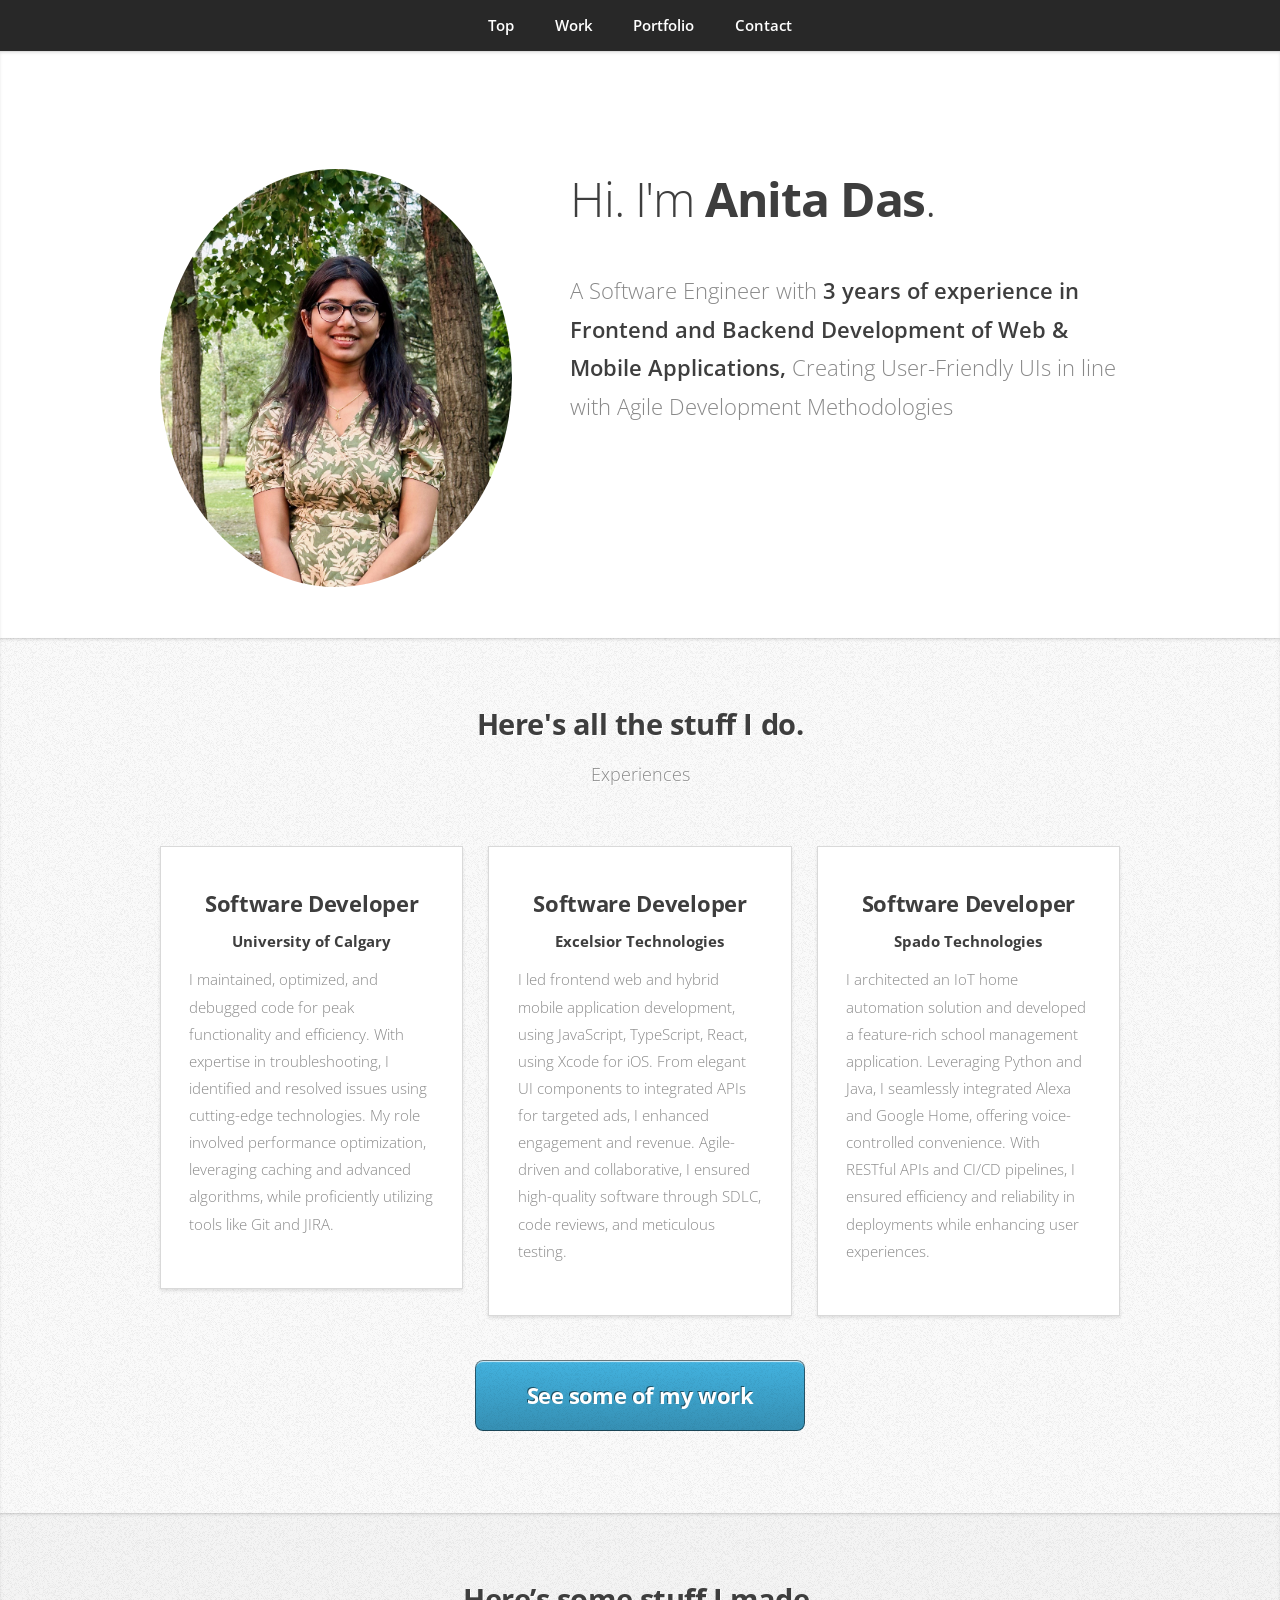
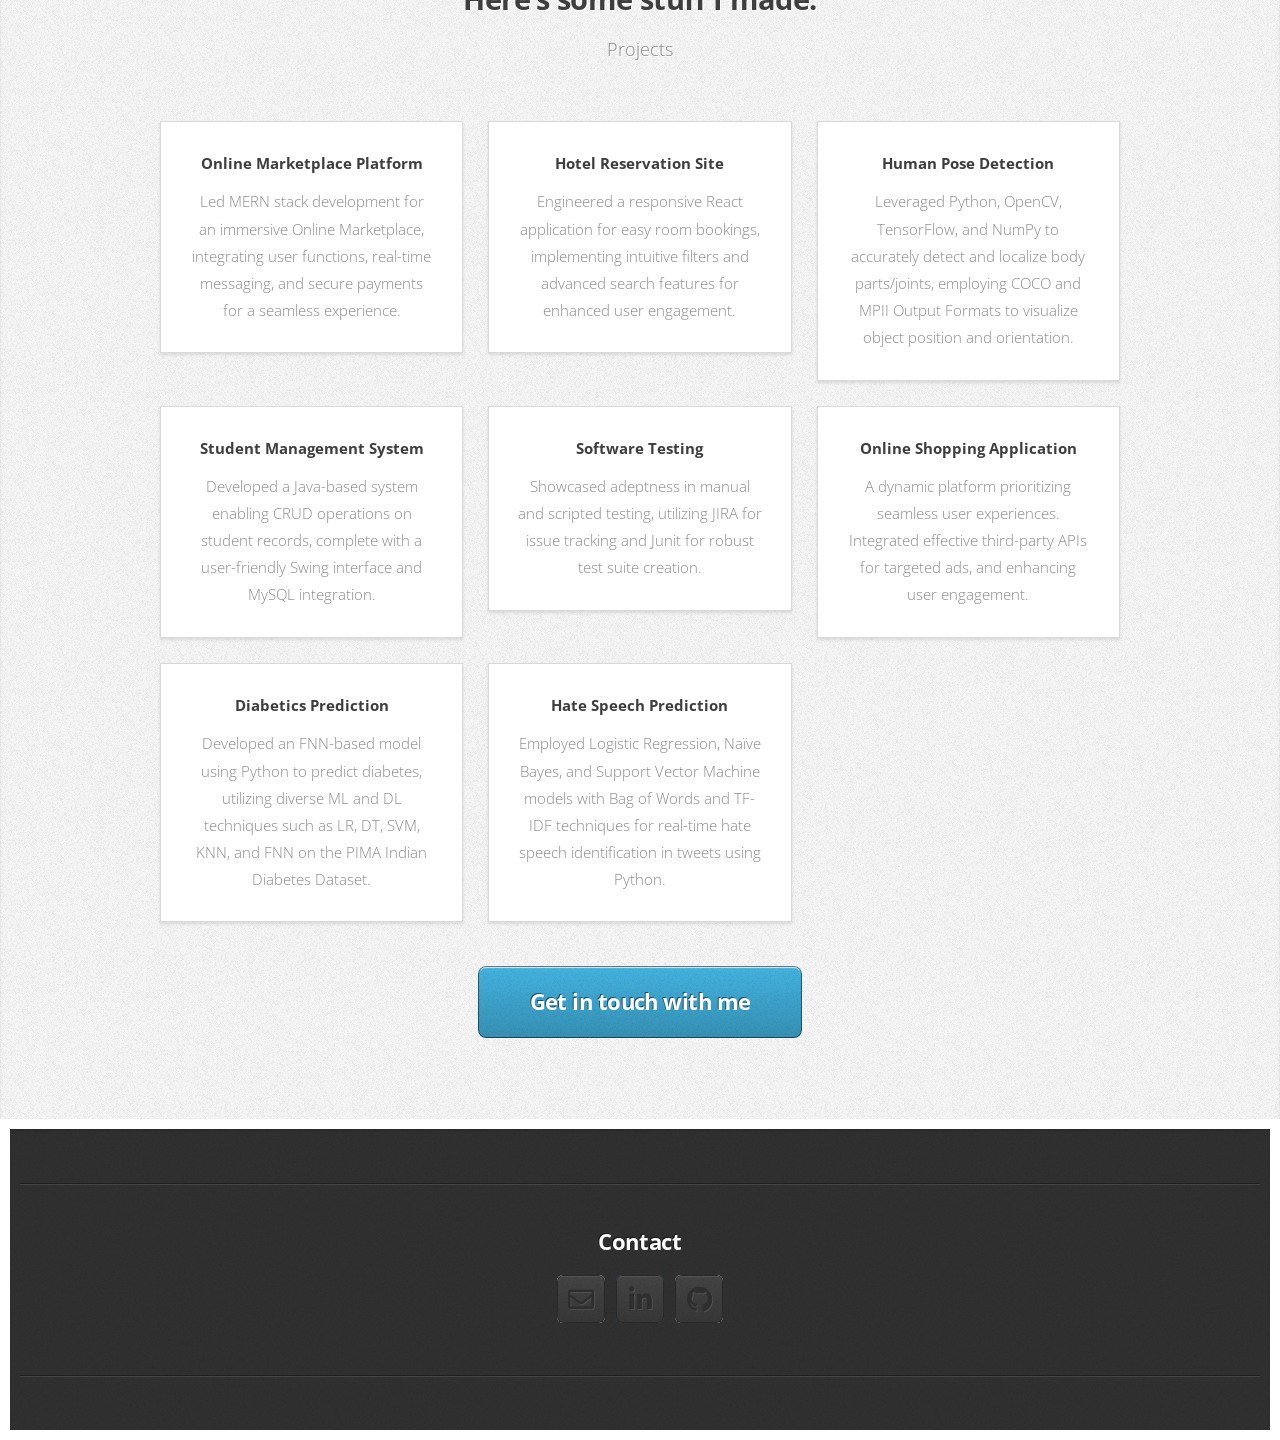
==== commit fa020112: "test" ====
--- a/index.html
+++ b/index.html
@@ -96,21 +96,21 @@
 					<div class="row">
 						<div class="col-4 col-6-medium col-12-small">
 							<article class="box style2">
-								<a href="#" class="image featured"><img src="images/pic01.jpg" alt="" /></a>
+								<a href="#" class="image featured"><img src="images/marketplace.png" alt="" /></a>
 								<h4><a href="#">Online Marketplace Platform</a></h4>
 								<p>Led MERN stack development for an immersive Online Marketplace, integrating user functions, real-time messaging, and secure payments for a seamless experience.</p>
 							</article>
 						</div>
 						<div class="col-4 col-6-medium col-12-small">
 							<article class="box style2">
-								<a href="#" class="image featured"><img src="images/pic02.jpg" alt="" /></a>
+								<a href="#" class="image featured"><img src="images/resort1.png" alt="" /></a>
 								<h4><a href="#">Hotel Reservation Site</a></h4>
 								<p>Engineered a responsive React application for easy room bookings, implementing intuitive filters and advanced search features for enhanced user engagement.</p>
 							</article>
 						</div>
 						<div class="col-4 col-6-medium col-12-small">
 							<article class="box style2">
-								<a href="#" class="image featured"><img src="images/pic05.jpg" alt="" /></a>
+								<a href="#" class="image featured"><img src="images/humanpose.png" alt="" /></a>
 								<h4><a href="#">Human Pose Detection</a></h4>
 								<p>Leveraged Python, OpenCV, TensorFlow, and NumPy to accurately detect and localize body parts/joints, employing COCO and MPII Output Formats to visualize object position and orientation.</p>
 							</article>
@@ -118,35 +118,35 @@
 
 						<div class="col-4 col-6-medium col-12-small">
 							<article class="box style2">
-								<a href="#" class="image featured"><img src="images/pic04.jpg" alt="" /></a>
+								<a href="#" class="image featured"><img src="images/student.png" alt="" /></a>
 								<h4><a href="#">Student Management System</a></h4>
 								<p>Developed a Java-based system enabling CRUD operations on student records, complete with a user-friendly Swing interface and MySQL integration.</p>
 							</article>
 						</div>
 						<div class="col-4 col-6-medium col-12-small">
 							<article class="box style2">
-								<a href="#" class="image featured"><img src="images/pic03.jpg" alt="" /></a>
+								<a href="#" class="image featured"><img src="images/testing.png" alt="" /></a>
 								<h4><a href="#">Software Testing</a></h4>
 								<p>Showcased adeptness in manual and scripted testing, utilizing JIRA for issue tracking and Junit for robust test suite creation.</p>
 							</article>
 						</div>
 						<div class="col-4 col-6-medium col-12-small">
 							<article class="box style2">
-								<a href="#" class="image featured"><img src="images/pic01.jpg" alt="" /></a>
+								<a href="#" class="image featured"><img src="images/mangalam.png" alt="" /></a>
 								<h4><a href="#">Online Shopping Application</a></h4>
 								<p>A dynamic platform prioritizing seamless user experiences. Integrated effective third-party APIs for targeted ads, and enhancing user engagement.</p>
 							</article>
 						</div>
 						<div class="col-4 col-6-medium col-12-small">
 							<article class="box style2">
-								<a href="#" class="image featured"><img src="images/pic06.jpg" alt="" /></a>
+								<a href="#" class="image featured"><img src="images/Diabetes.jpeg" alt="" /></a>
 								<h4><a href="#">Diabetics Prediction</a></h4>
 								<p>Developed an FNN-based model using Python to predict diabetes, utilizing diverse ML and DL techniques such as LR, DT, SVM, KNN, and FNN on the PIMA Indian Diabetes Dataset.</p>
 							</article>
 						</div>
 						<div class="col-4 col-6-medium col-12-small">
 							<article class="box style2">
-								<a href="#" class="image featured"><img src="images/pic02.jpg" alt="" /></a>
+								<a href="#" class="image featured"><img src="images/hatespeech.jpeg" alt="" /></a>
 								<h4><a href="#">Hate Speech Prediction</a></h4>
 								<p>Employed Logistic Regression, Naïve Bayes, and Support Vector Machine models with Bag of Words and TF-IDF techniques for real-time hate speech identification in tweets using Python.</p>
 							</article>
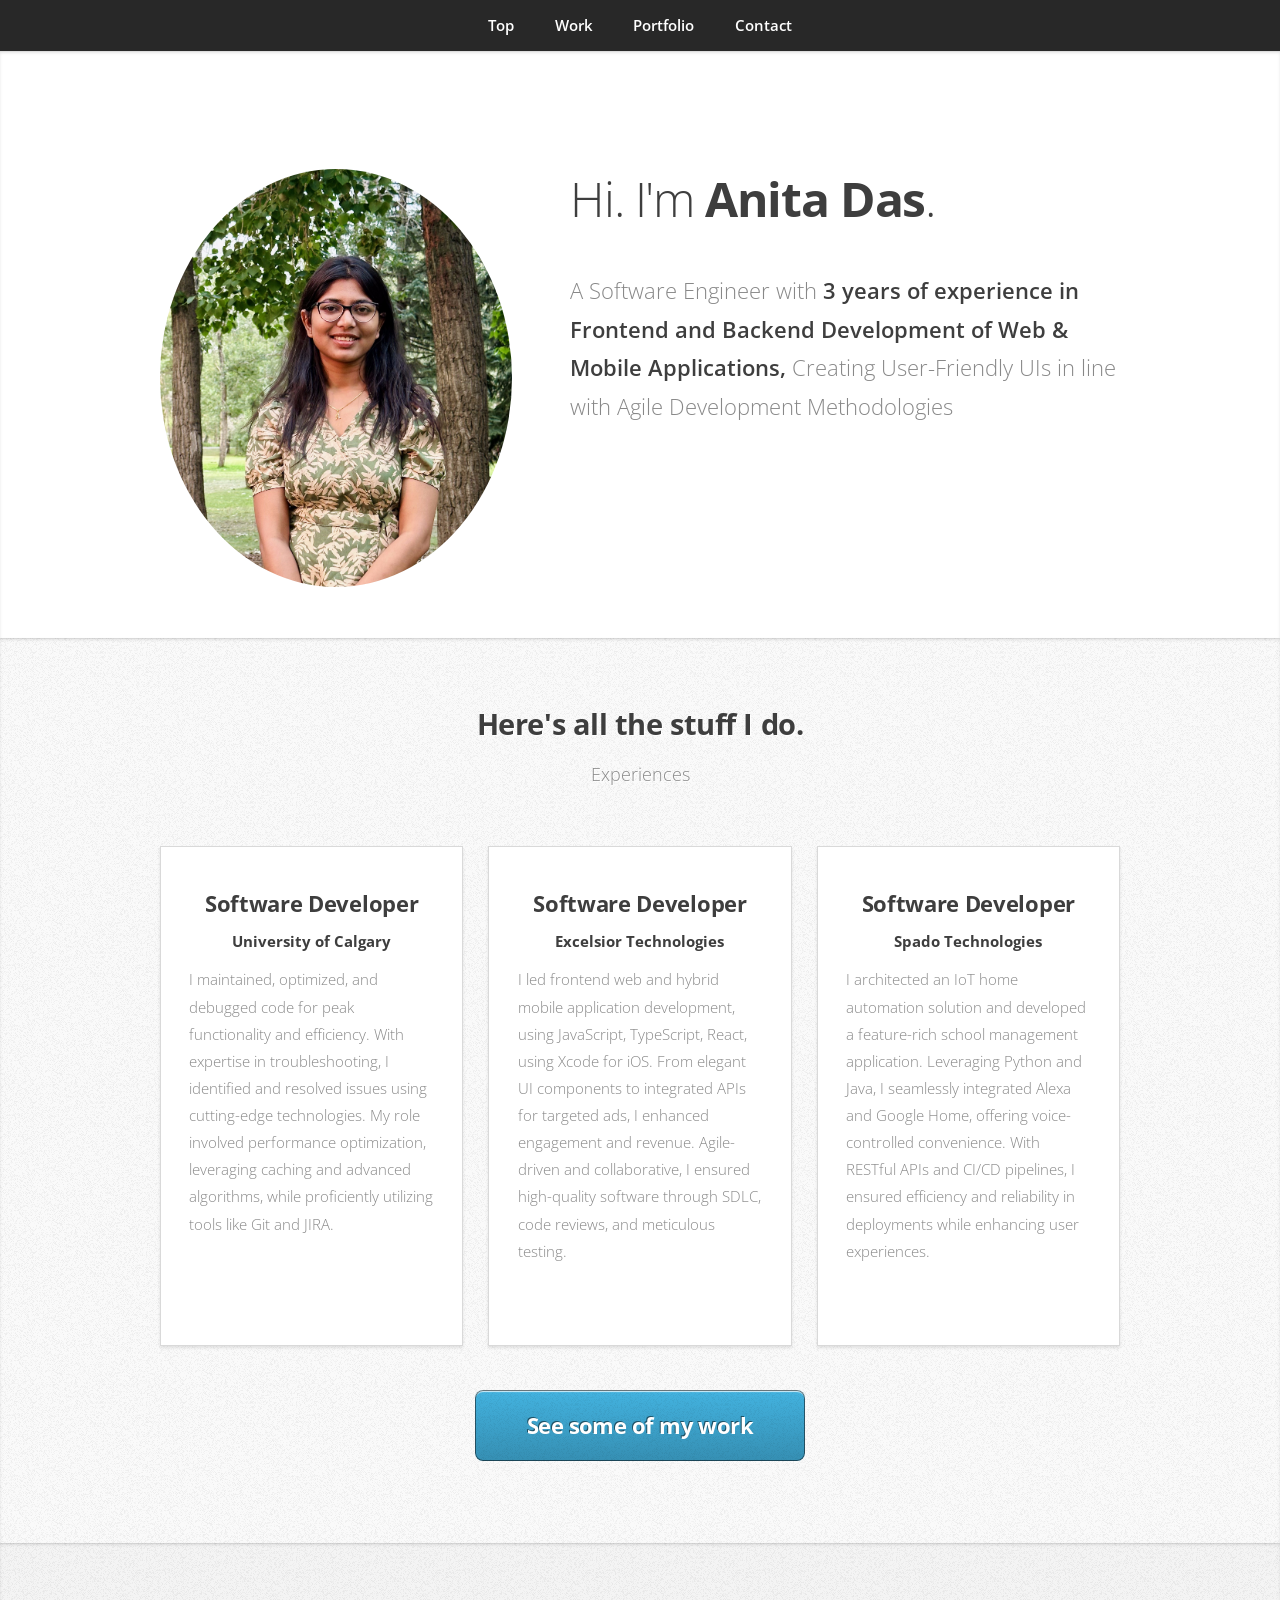
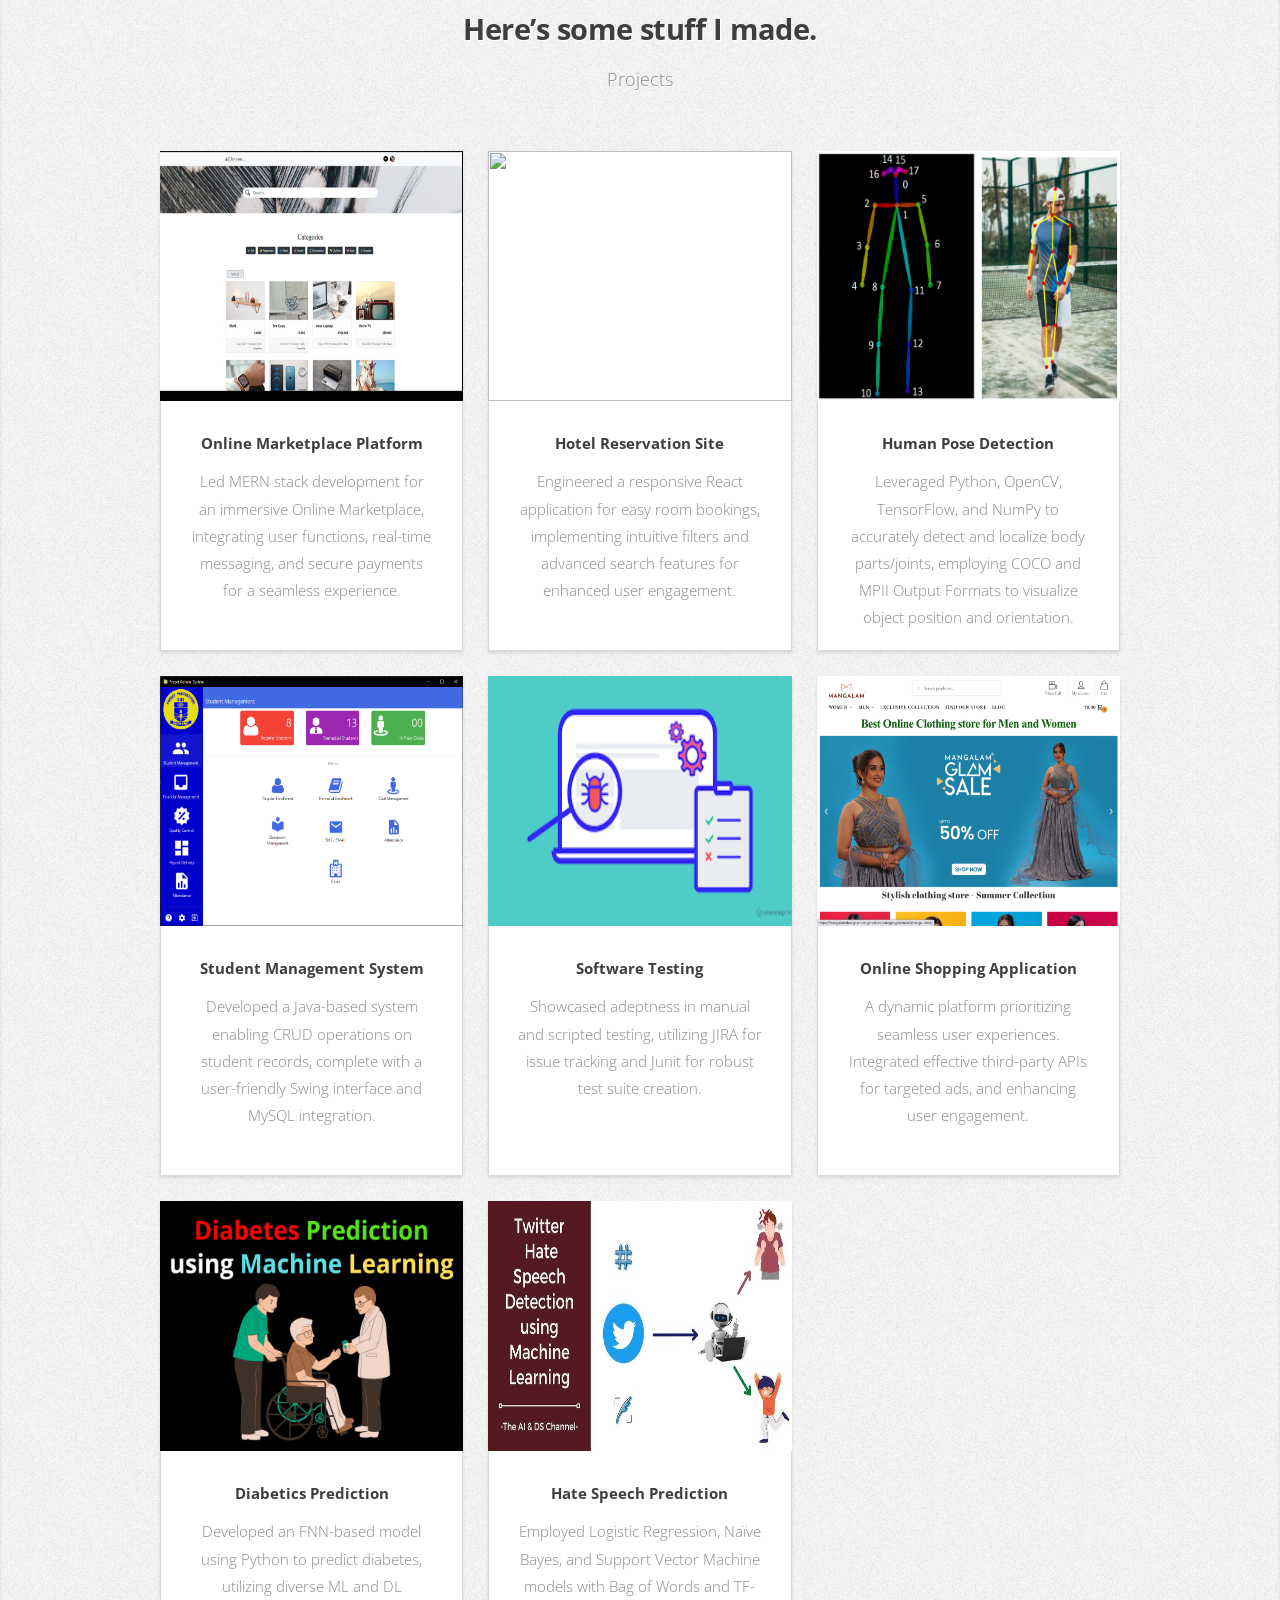
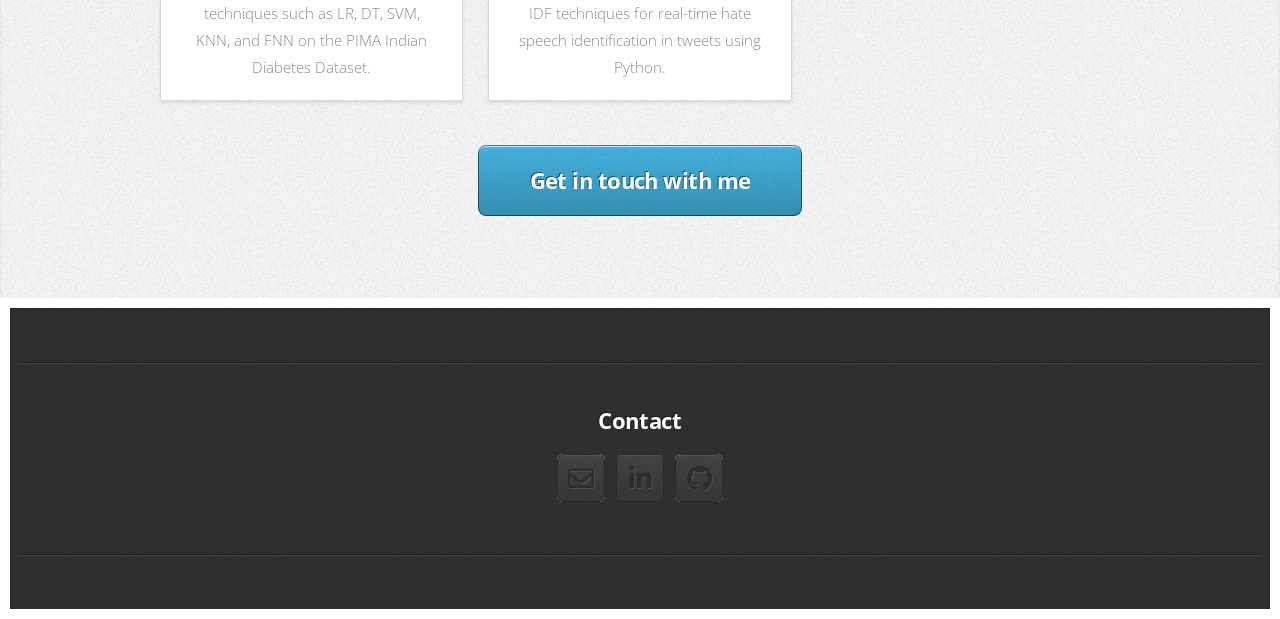
==== commit d5c7d1e2: "test" ====
--- a/index.html
+++ b/index.html
@@ -96,21 +96,21 @@
 					<div class="row">
 						<div class="col-4 col-6-medium col-12-small">
 							<article class="box style2">
-								<a href="#" class="image featured"><img src="images/marketplace.png" alt="" /></a>
+								<a href="#" class="image featured"><img src="images/marketplace.png" alt="" height="250" /></a>
 								<h4><a href="#">Online Marketplace Platform</a></h4>
 								<p>Led MERN stack development for an immersive Online Marketplace, integrating user functions, real-time messaging, and secure payments for a seamless experience.</p>
 							</article>
 						</div>
 						<div class="col-4 col-6-medium col-12-small">
 							<article class="box style2">
-								<a href="#" class="image featured"><img src="images/resort1.png" alt="" /></a>
+								<a href="#" class="image featured"><img src="images/resort1.png" alt="" height="250" /></a>
 								<h4><a href="#">Hotel Reservation Site</a></h4>
 								<p>Engineered a responsive React application for easy room bookings, implementing intuitive filters and advanced search features for enhanced user engagement.</p>
 							</article>
 						</div>
 						<div class="col-4 col-6-medium col-12-small">
 							<article class="box style2">
-								<a href="#" class="image featured"><img src="images/humanpose.png" alt="" /></a>
+								<a href="#" class="image featured"><img src="images/humanpose.png" alt="" height="250" /></a>
 								<h4><a href="#">Human Pose Detection</a></h4>
 								<p>Leveraged Python, OpenCV, TensorFlow, and NumPy to accurately detect and localize body parts/joints, employing COCO and MPII Output Formats to visualize object position and orientation.</p>
 							</article>
@@ -118,35 +118,35 @@
 
 						<div class="col-4 col-6-medium col-12-small">
 							<article class="box style2">
-								<a href="#" class="image featured"><img src="images/student.png" alt="" /></a>
+								<a href="#" class="image featured"><img src="images/student.png" alt="" height="250" /></a>
 								<h4><a href="#">Student Management System</a></h4>
 								<p>Developed a Java-based system enabling CRUD operations on student records, complete with a user-friendly Swing interface and MySQL integration.</p>
 							</article>
 						</div>
 						<div class="col-4 col-6-medium col-12-small">
 							<article class="box style2">
-								<a href="#" class="image featured"><img src="images/testing.png" alt="" /></a>
+								<a href="#" class="image featured"><img src="images/testing.png" alt="" height="250" /></a>
 								<h4><a href="#">Software Testing</a></h4>
 								<p>Showcased adeptness in manual and scripted testing, utilizing JIRA for issue tracking and Junit for robust test suite creation.</p>
 							</article>
 						</div>
 						<div class="col-4 col-6-medium col-12-small">
 							<article class="box style2">
-								<a href="#" class="image featured"><img src="images/mangalam.png" alt="" /></a>
+								<a href="#" class="image featured"><img src="images/mangalam.png" alt="" height="250" /></a>
 								<h4><a href="#">Online Shopping Application</a></h4>
 								<p>A dynamic platform prioritizing seamless user experiences. Integrated effective third-party APIs for targeted ads, and enhancing user engagement.</p>
 							</article>
 						</div>
 						<div class="col-4 col-6-medium col-12-small">
 							<article class="box style2">
-								<a href="#" class="image featured"><img src="images/Diabetes.jpeg" alt="" /></a>
+								<a href="#" class="image featured"><img src="images/Diabetes.jpeg" alt="" height="250" /></a>
 								<h4><a href="#">Diabetics Prediction</a></h4>
 								<p>Developed an FNN-based model using Python to predict diabetes, utilizing diverse ML and DL techniques such as LR, DT, SVM, KNN, and FNN on the PIMA Indian Diabetes Dataset.</p>
 							</article>
 						</div>
 						<div class="col-4 col-6-medium col-12-small">
 							<article class="box style2">
-								<a href="#" class="image featured"><img src="images/hatespeech.jpeg" alt="" /></a>
+								<a href="#" class="image featured"><img src="images/hatespeech.jpeg" alt="" height="250" /></a>
 								<h4><a href="#">Hate Speech Prediction</a></h4>
 								<p>Employed Logistic Regression, Naïve Bayes, and Support Vector Machine models with Bag of Words and TF-IDF techniques for real-time hate speech identification in tweets using Python.</p>
 							</article>
--- a/assets/css/main.css
+++ b/assets/css/main.css
@@ -1919,6 +1919,7 @@
 		box-shadow: inset 0px 0px 0px 1px rgba(0, 0, 0, 0.15), 0px 2px 3px 0px rgba(0, 0, 0, 0.1);
 		text-align: center;
 		padding: 2em;
+		height: 500px;
 	}
 
 		.box.style1 {
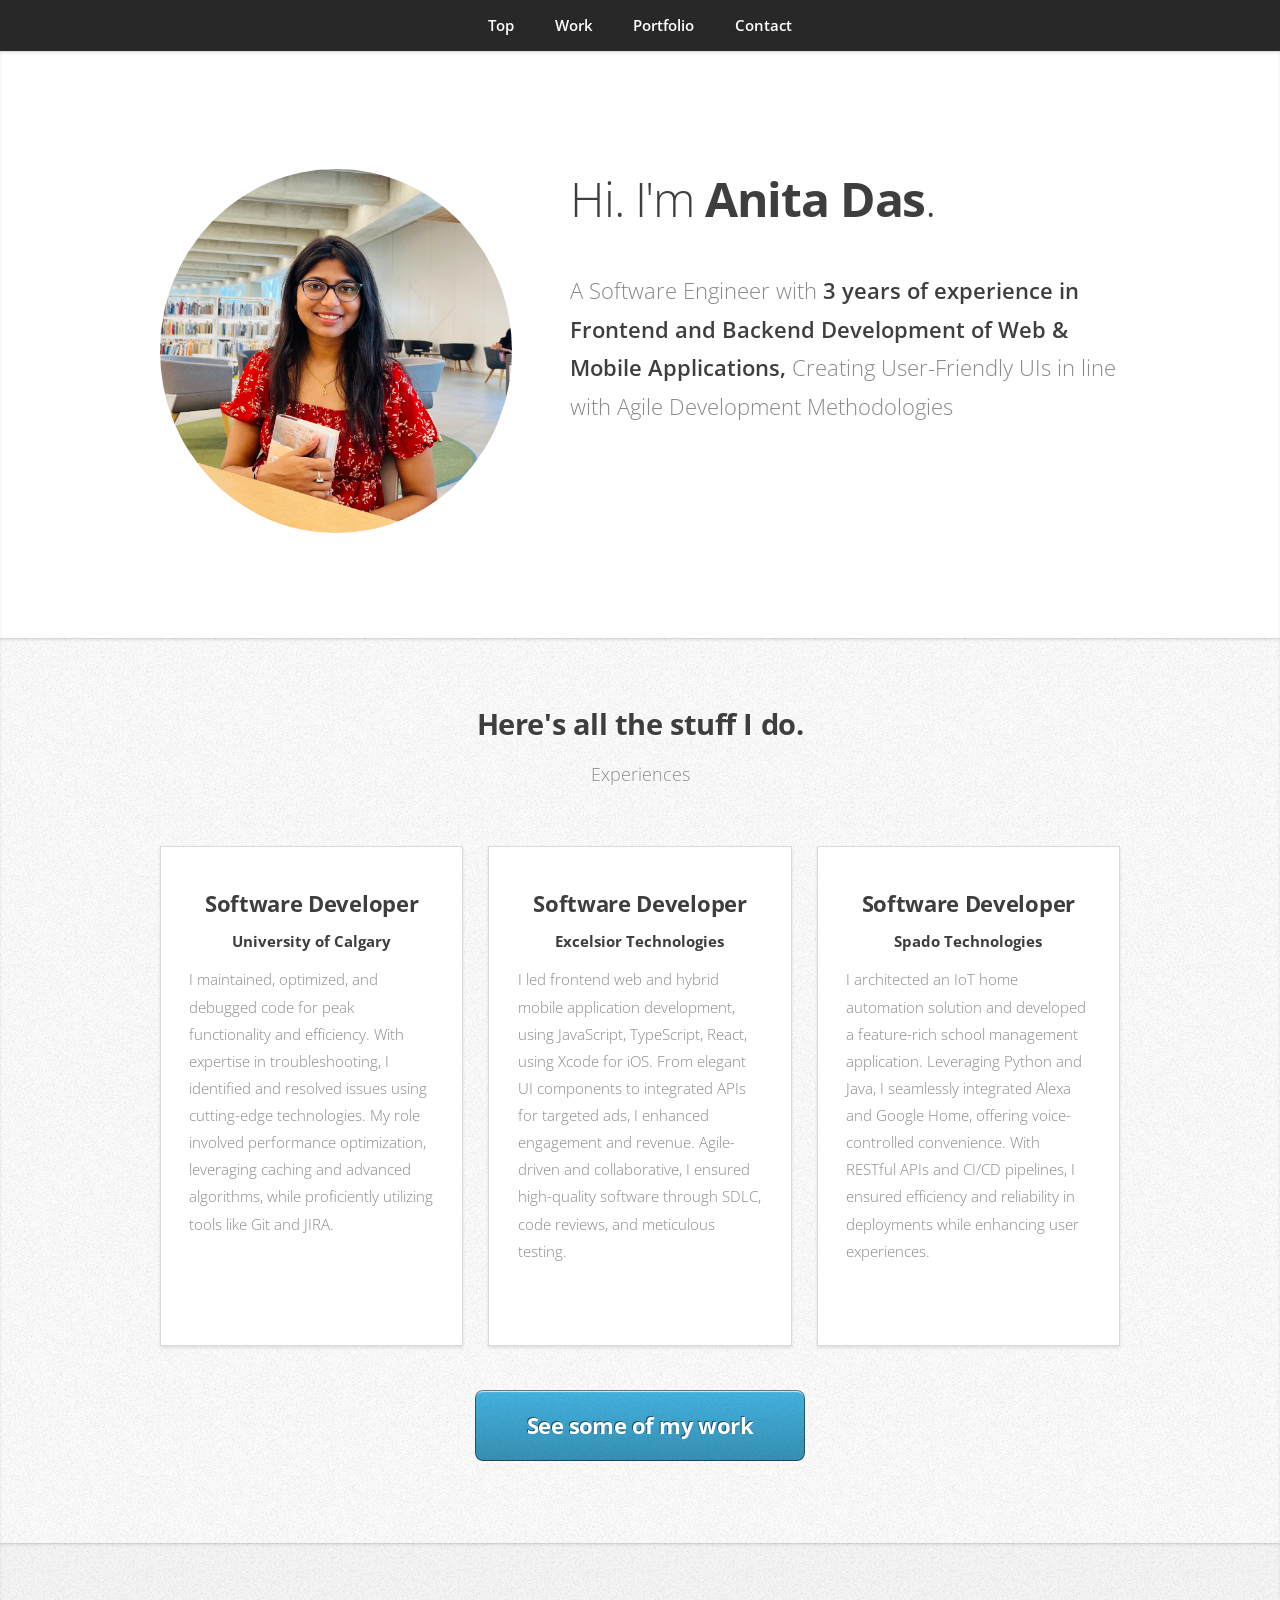
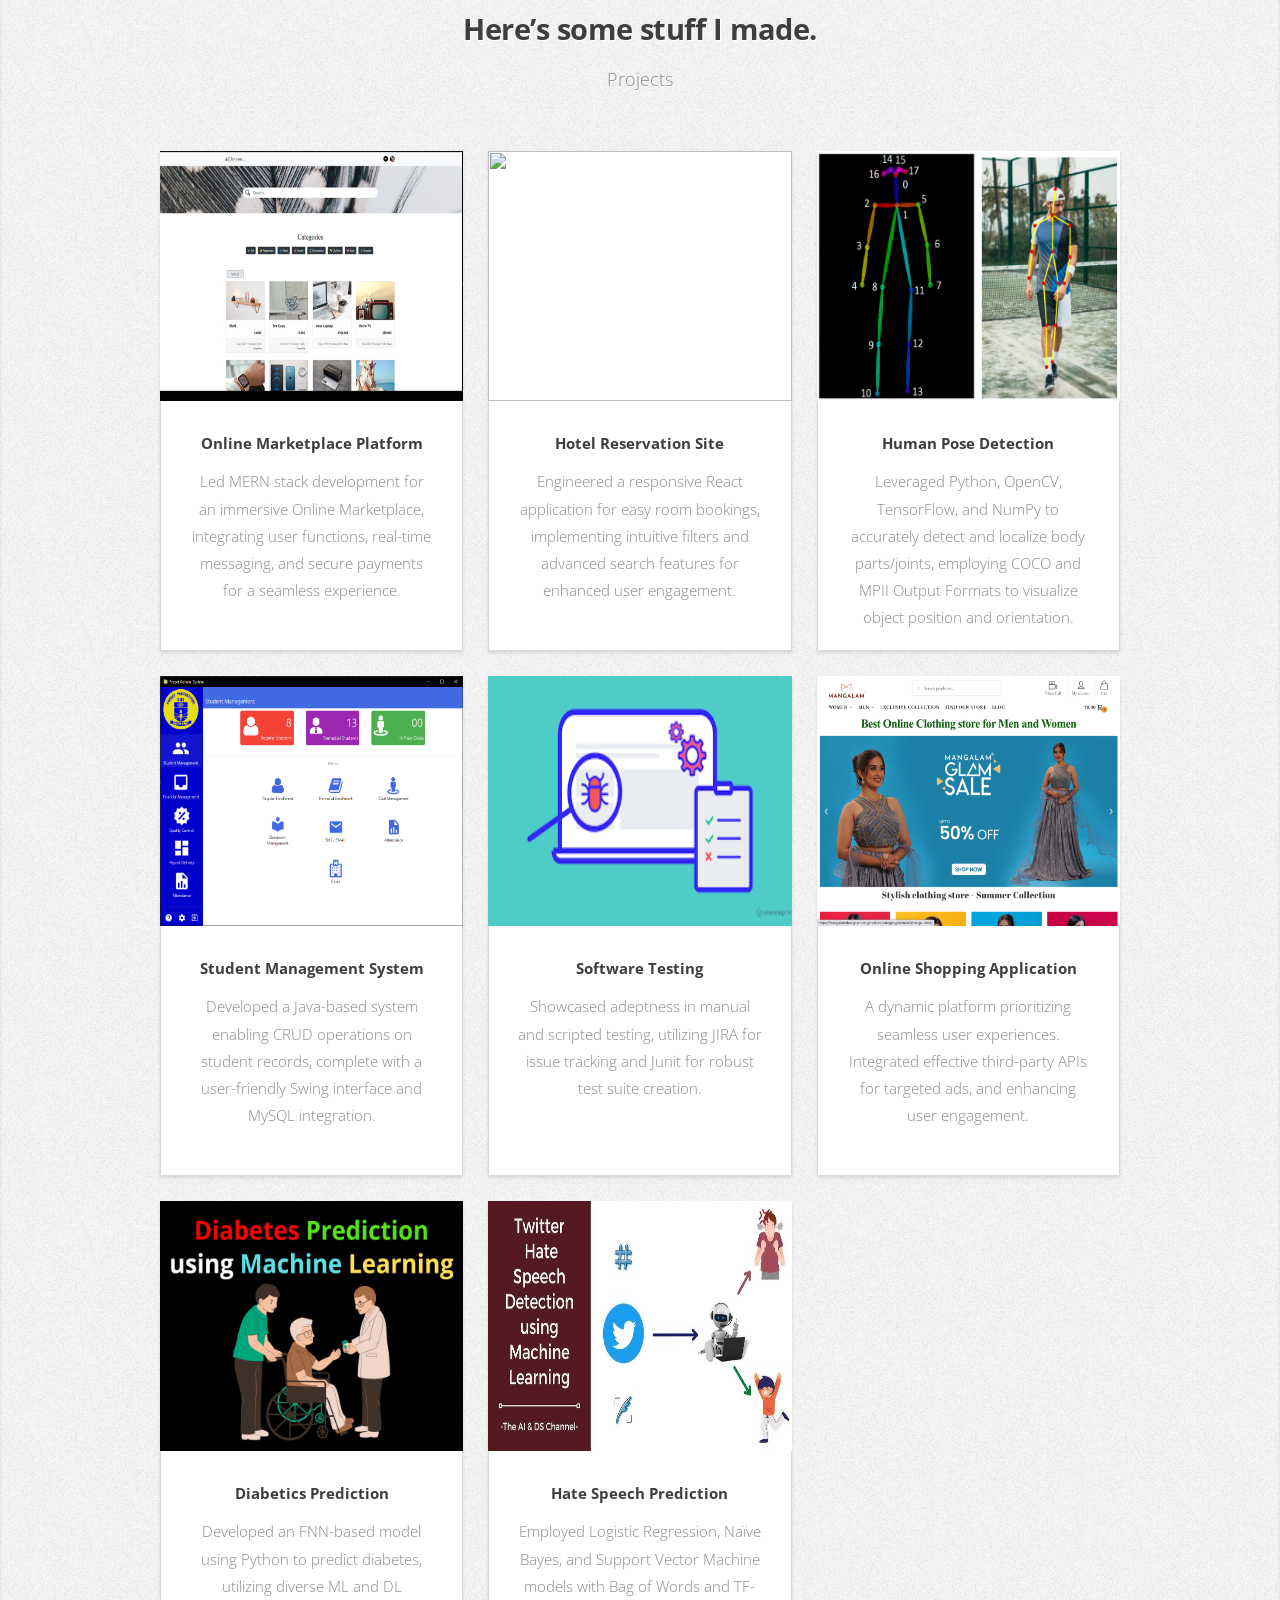
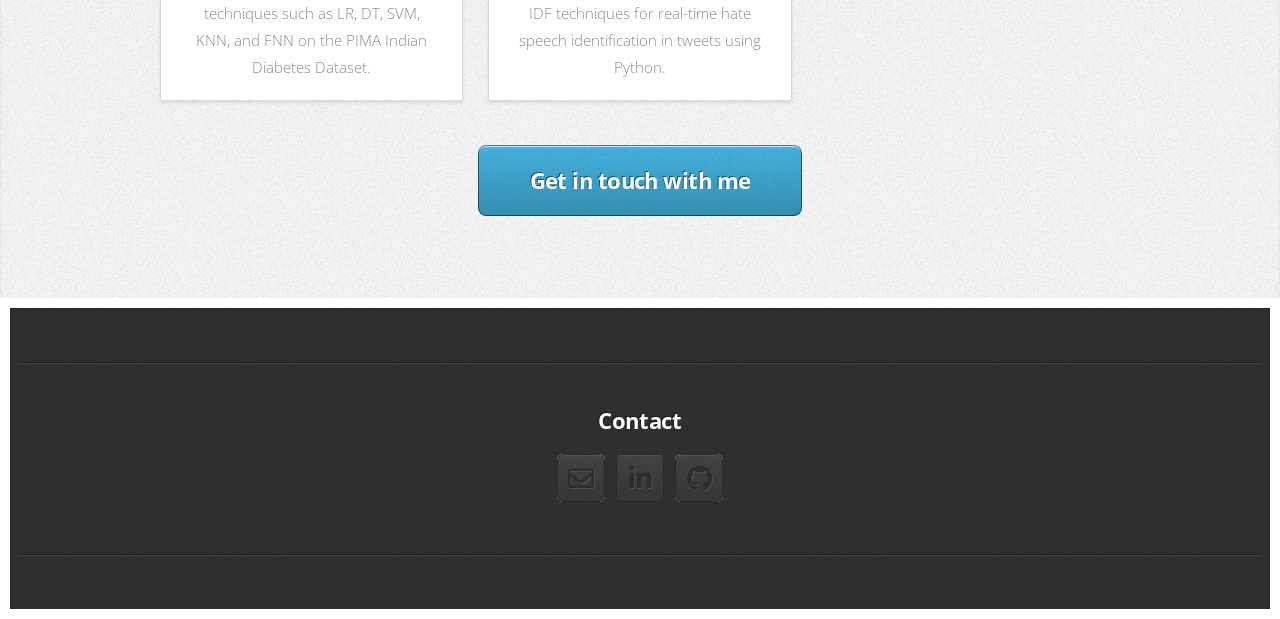
==== commit baf5b7fa: "final" ====
--- a/index.html
+++ b/index.html
@@ -28,7 +28,7 @@
 				<div class="container">
 					<div class="row">
 						<div class="col-4 col-5-large col-12-medium">
-							<span class="image fit"><img src="images/anita.jpg" alt="" /></span>
+							<span class="image fit"><img src="images/anita4.jpg" alt="" style="border-radius: 50%;"/></span>
 						</div>
 						<div class="col-8 col-7-large col-12-medium">
 							<header>
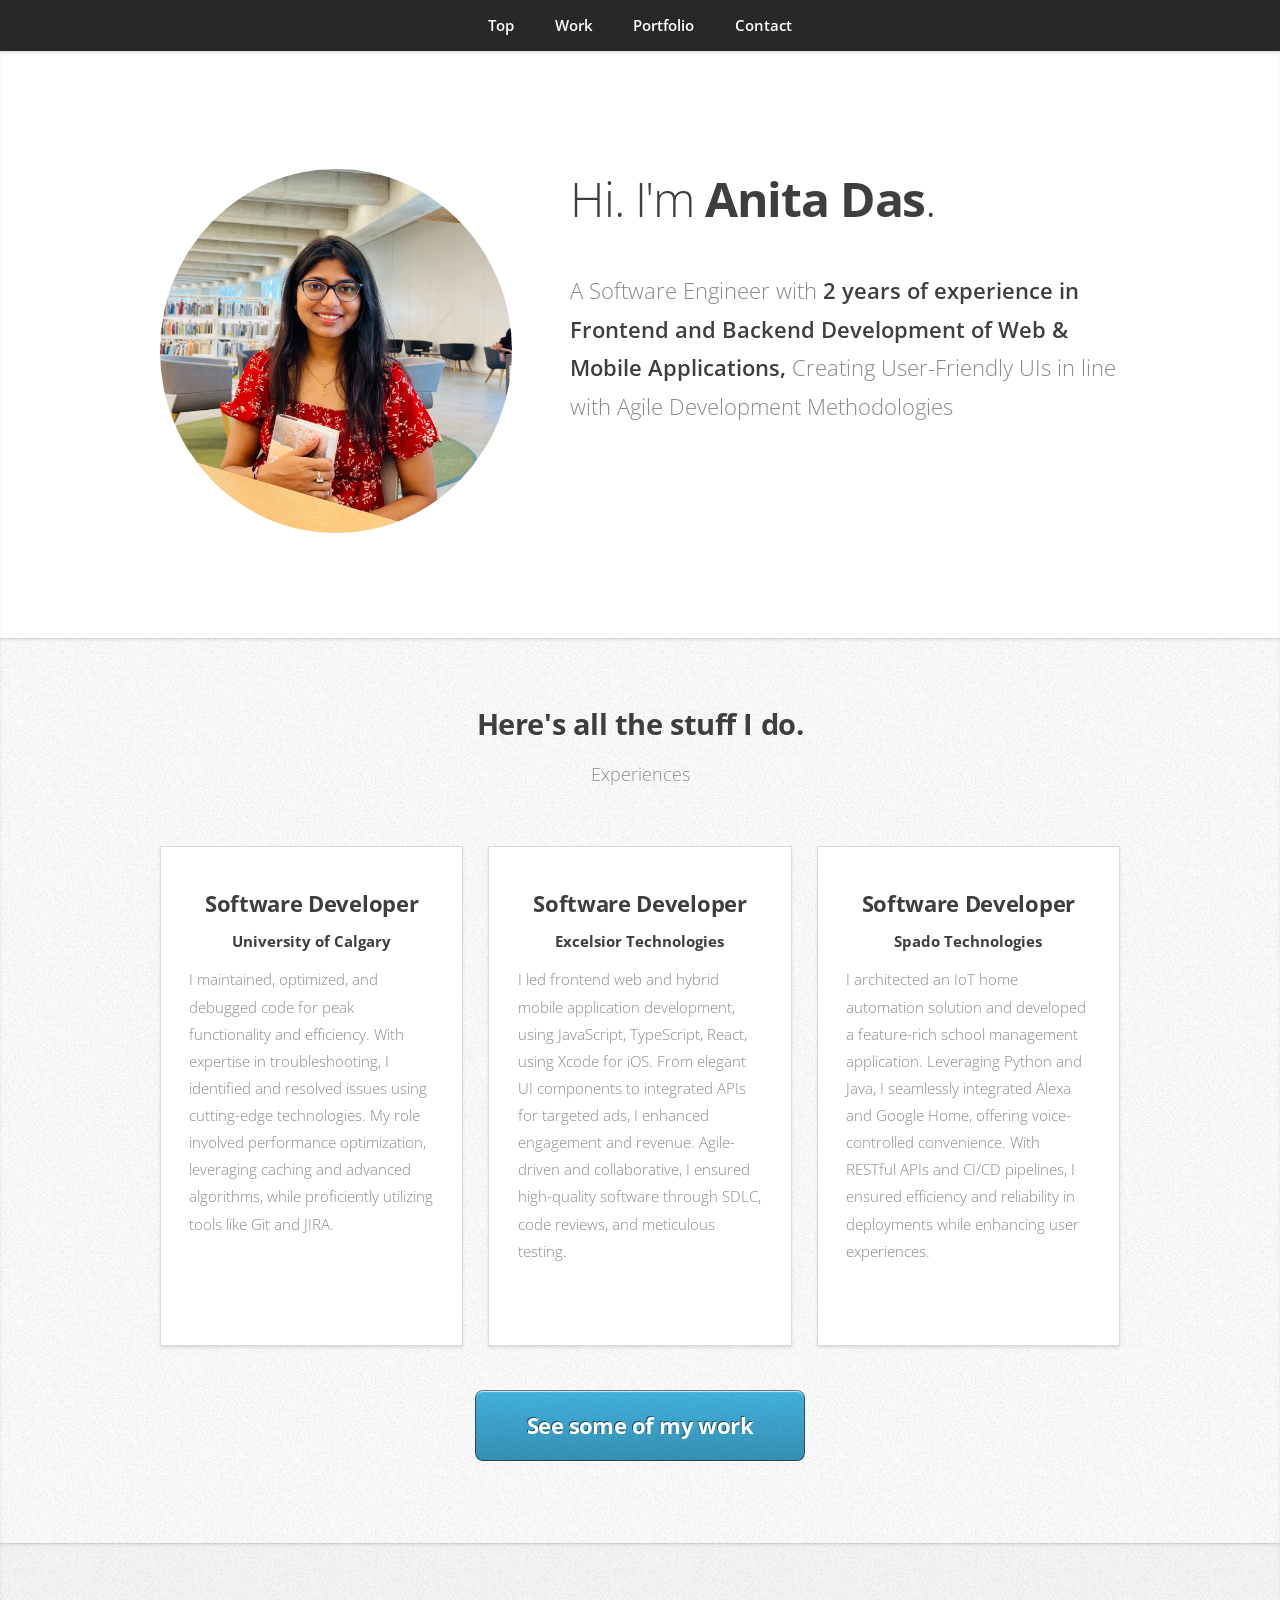
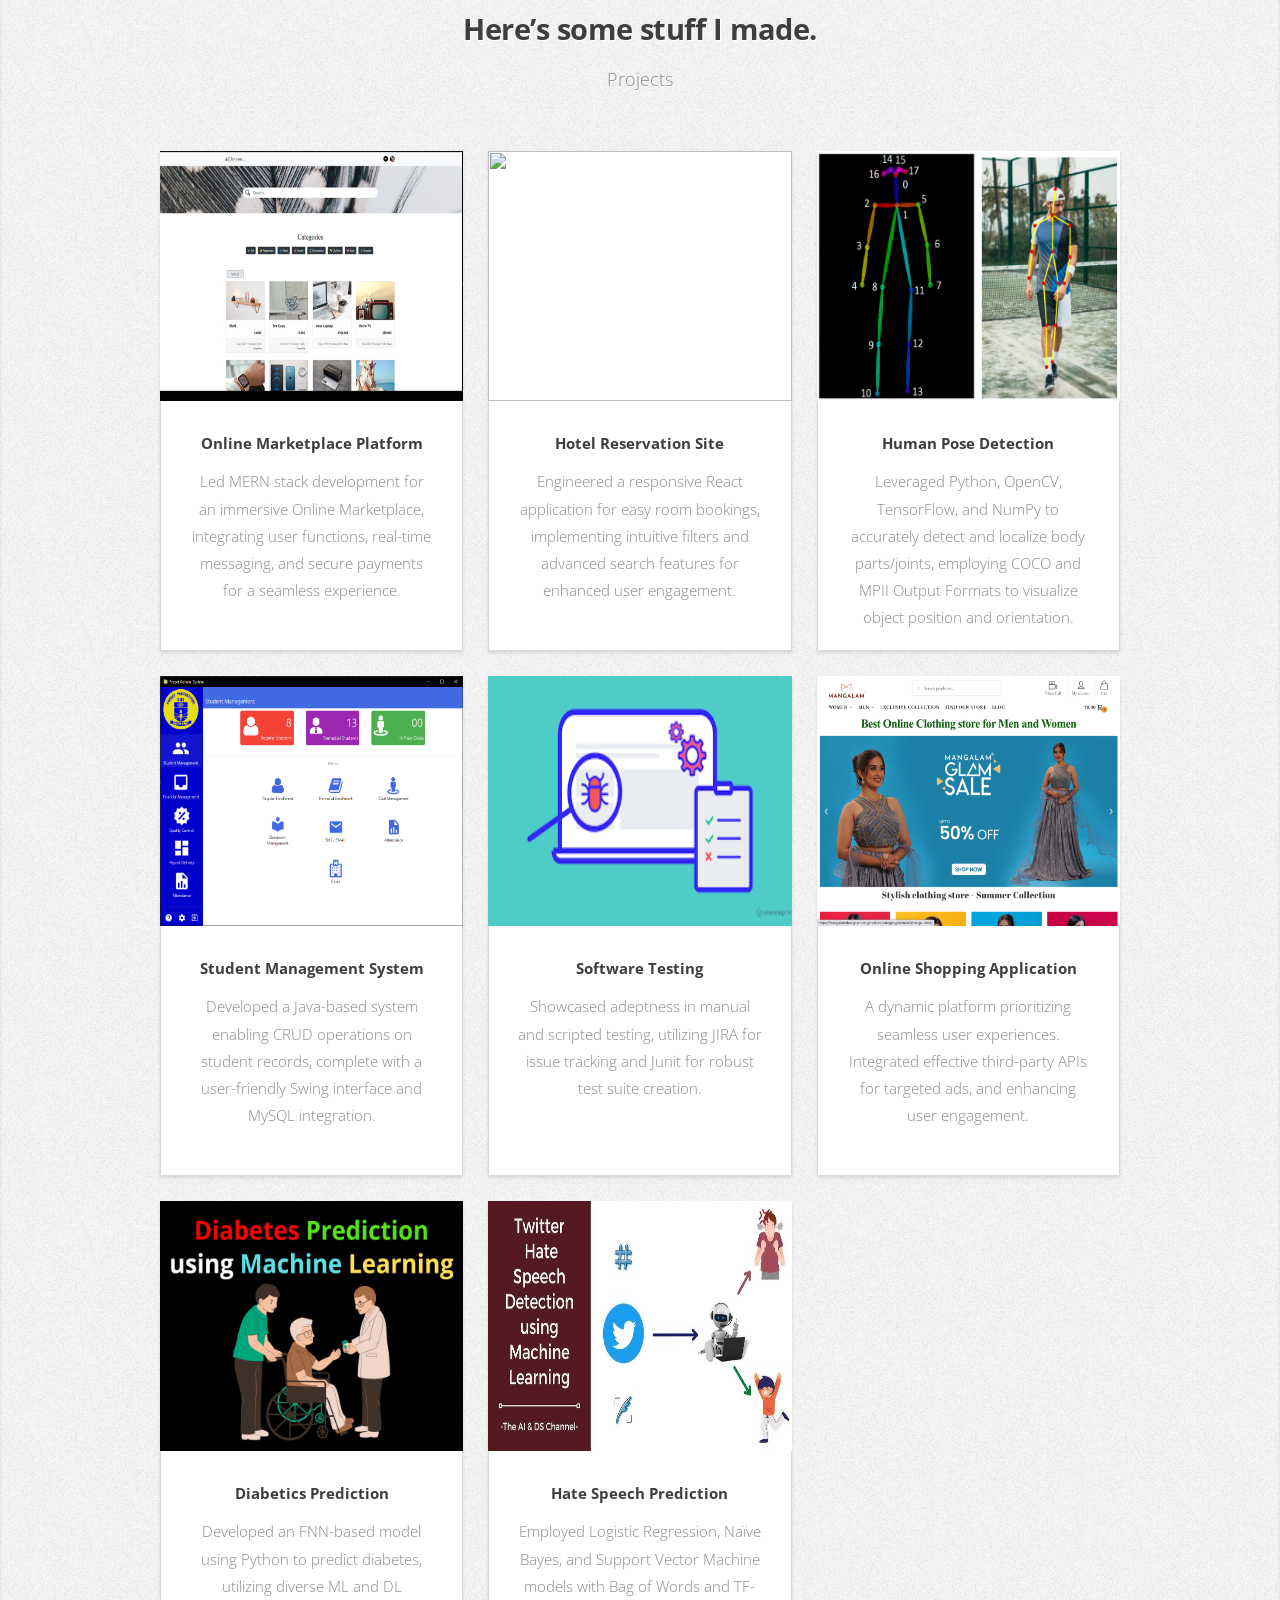
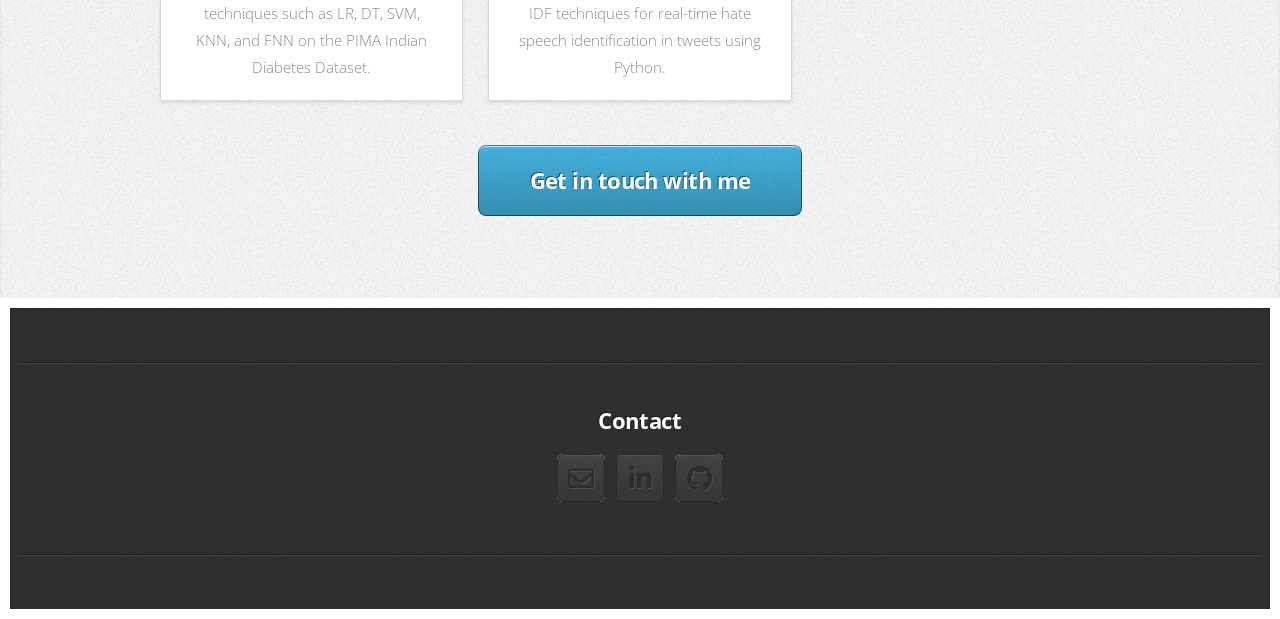
==== commit 338f8f3c: "finall" ====
--- a/index.html
+++ b/index.html
@@ -35,7 +35,7 @@
 								<h1>Hi. I'm <strong>Anita Das</strong>.</h1>
 							</header>
 							<p>A Software Engineer with 
-								<strong>3 years of experience in Frontend and Backend Development of Web & Mobile Applications,</strong> 
+								<strong>2 years of experience in Frontend and Backend Development of Web & Mobile Applications,</strong> 
 								Creating User-Friendly UIs in line with Agile Development Methodologies 
 
 								<!-- <a href="http://twitter.com/ajlkn">AJ</a> 
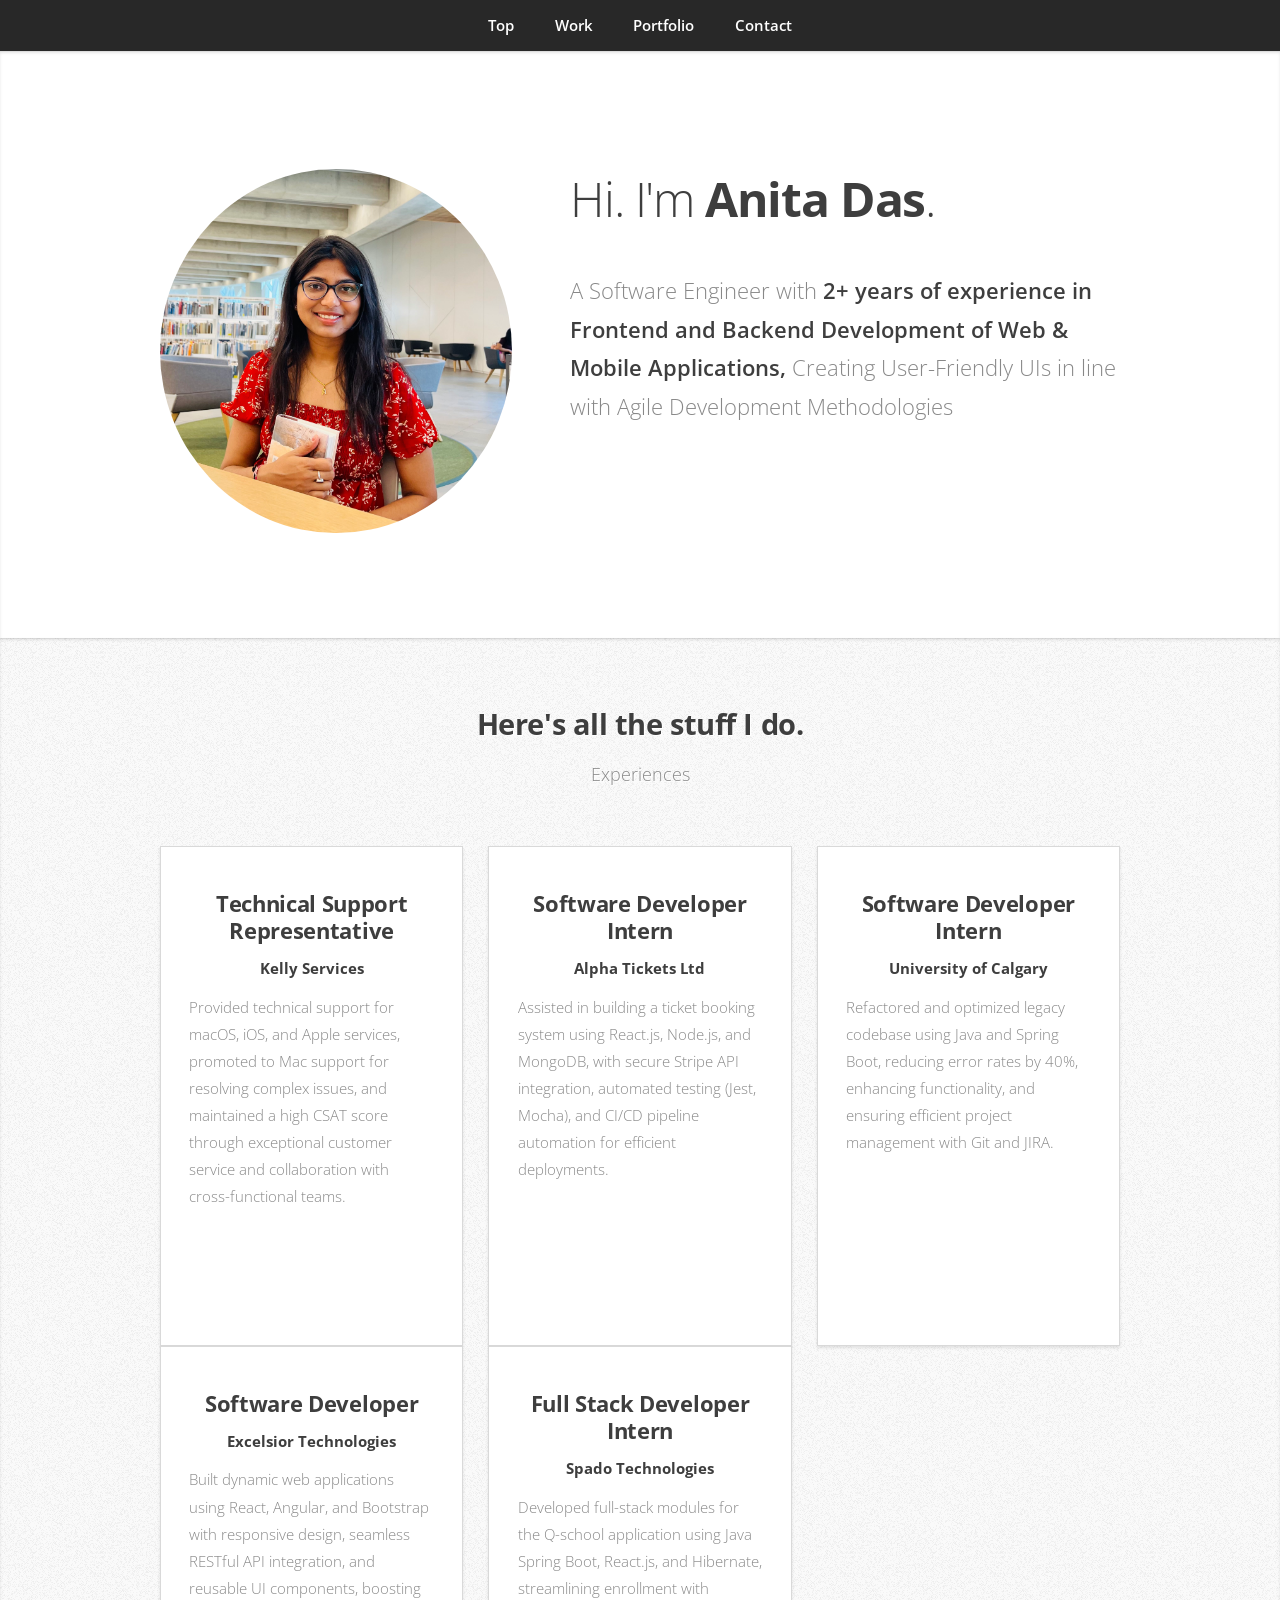
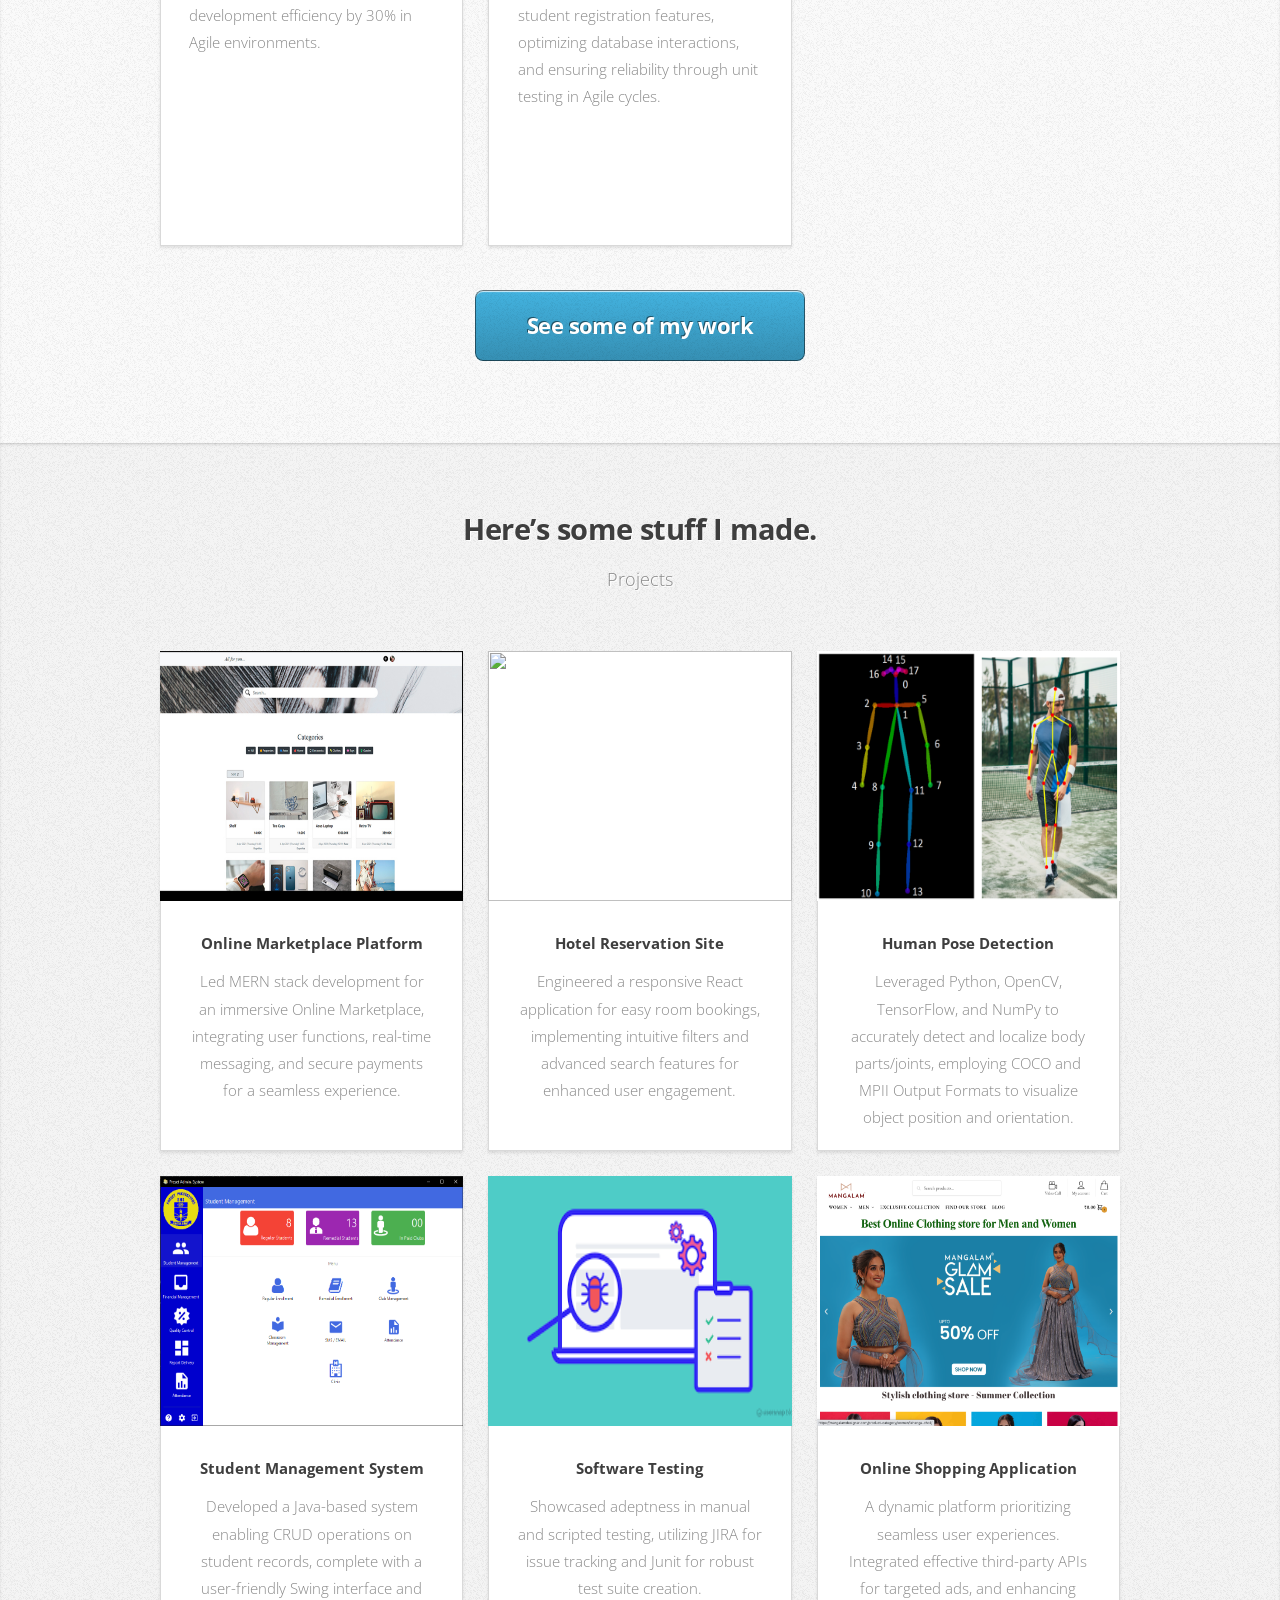
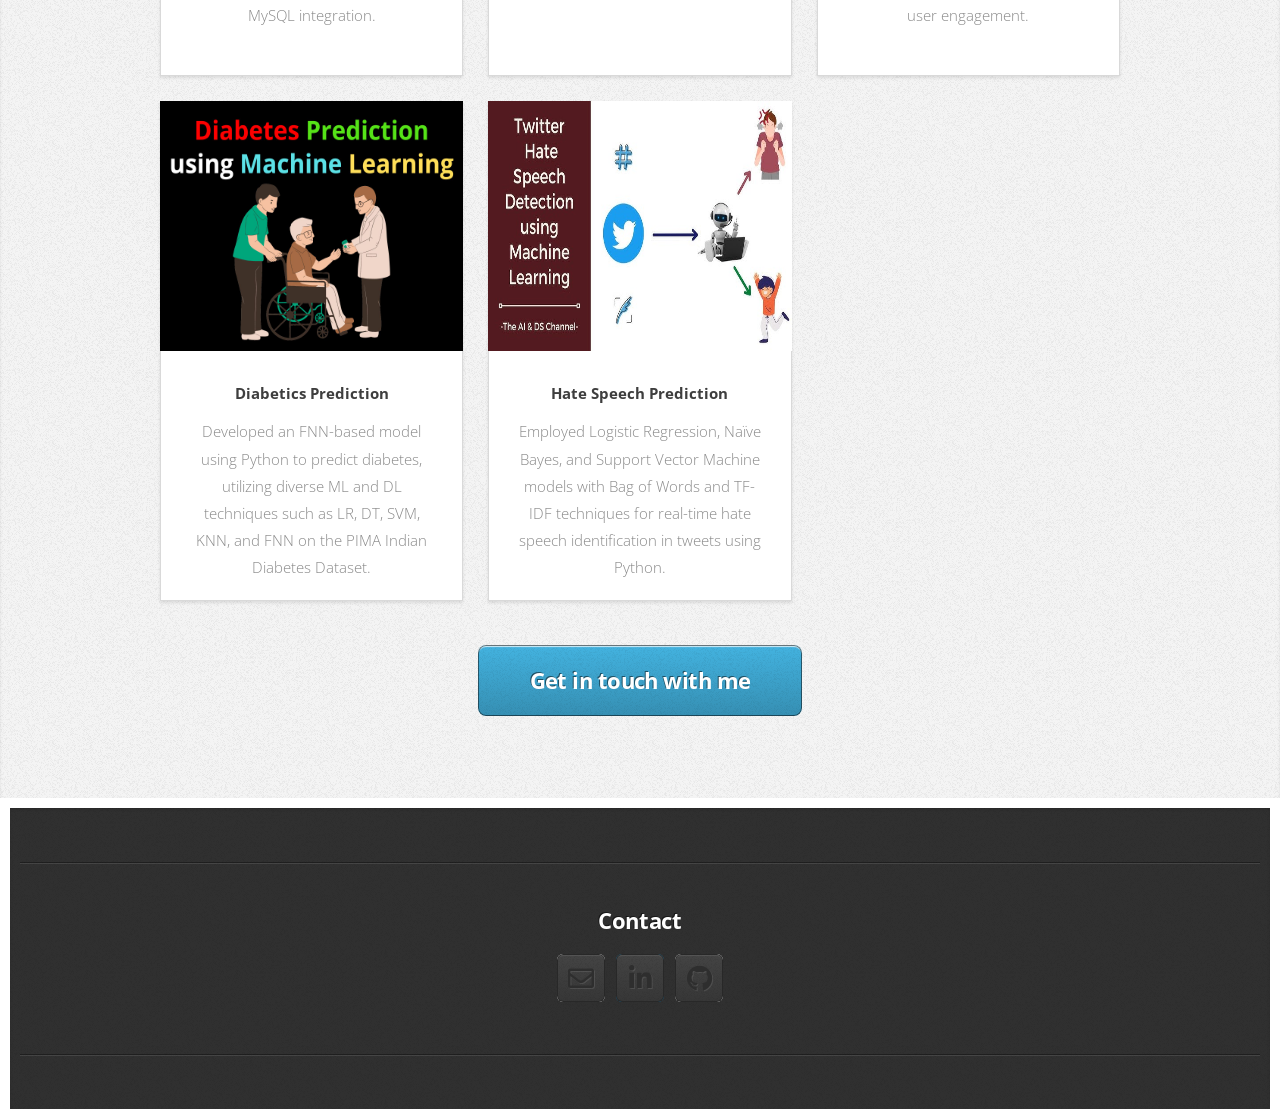
==== commit 0468c02f: "first commit" ====
--- a/index.html
+++ b/index.html
@@ -5,169 +5,212 @@
 	Free for personal and commercial use under the CCA 3.0 license (html5up.net/license)
 -->
 <html>
-	<head>
-		<title>Anita Das</title>
-		<meta charset="utf-8" />
-		<meta name="viewport" content="width=device-width, initial-scale=1, user-scalable=no" />
-		<link rel="stylesheet" href="assets/css/main.css" />
-	</head>
-	<body class="is-preload">
-
-		<!-- Nav -->
-			<nav id="nav">
-				<ul class="container">
-					<li><a href="#top">Top</a></li>
-					<li><a href="#work">Work</a></li>
-					<li><a href="#portfolio">Portfolio</a></li>
-					<li><a href="#contact">Contact</a></li>
-				</ul>
-			</nav>
-
-		<!-- Home -->
-			<article id="top" class="wrapper style1">
-				<div class="container">
-					<div class="row">
-						<div class="col-4 col-5-large col-12-medium">
-							<span class="image fit"><img src="images/anita4.jpg" alt="" style="border-radius: 50%;"/></span>
-						</div>
-						<div class="col-8 col-7-large col-12-medium">
-							<header>
-								<h1>Hi. I'm <strong>Anita Das</strong>.</h1>
-							</header>
-							<p>A Software Engineer with 
-								<strong>2 years of experience in Frontend and Backend Development of Web & Mobile Applications,</strong> 
-								Creating User-Friendly UIs in line with Agile Development Methodologies 
-
-								<!-- <a href="http://twitter.com/ajlkn">AJ</a> 
+
+<head>
+	<!-- Google tag (gtag.js) -->
+	<script async src="https://www.googletagmanager.com/gtag/js?id=G-WLV8X0DJNH"></script>
+	<script>
+		window.dataLayer = window.dataLayer || [];
+		function gtag() { dataLayer.push(arguments); }
+		gtag('js', new Date());
+
+		gtag('config', 'G-WLV8X0DJNH');
+	</script>
+
+	<title>Anita Das</title>
+	<meta charset="utf-8" />
+	<meta name="viewport" content="width=device-width, initial-scale=1, user-scalable=no" />
+	<link rel="stylesheet" href="assets/css/main.css" />
+</head>
+
+<body class="is-preload">
+
+	<!-- Nav -->
+	<nav id="nav">
+		<ul class="container">
+			<li><a href="#top">Top</a></li>
+			<li><a href="#work">Work</a></li>
+			<li><a href="#portfolio">Portfolio</a></li>
+			<li><a href="#contact">Contact</a></li>
+		</ul>
+	</nav>
+
+	<!-- Home -->
+	<article id="top" class="wrapper style1">
+		<div class="container">
+			<div class="row">
+				<div class="col-4 col-5-large col-12-medium">
+					<span class="image fit"><img src="images/anita4.jpg" alt="" style="border-radius: 50%;" /></span>
+				</div>
+				<div class="col-8 col-7-large col-12-medium">
+					<header>
+						<h1>Hi. I'm <strong>Anita Das</strong>.</h1>
+					</header>
+					<p>A Software Engineer with
+						<strong>2+ years of experience in Frontend and Backend Development of Web & Mobile
+							Applications,</strong>
+						Creating User-Friendly UIs in line with Agile Development Methodologies
+
+						<!-- <a href="http://twitter.com/ajlkn">AJ</a> 
 								for <a href="http://html5up.net">HTML5 UP</a> &amp; released under the 
 								<a href="http://html5up.net/license">Creating User-Friendly UIs in line with Agile Development Methodologies.</a>.</p>
 							<a href="#work" class="button large scrolly">Learn about what I do</a> -->
-						</div>
-					</div>
-				</div>
-			</article>
-
-		<!-- Work -->
-			<article id="work" class="wrapper style2">
-				<div class="container">
-					<header>
-						<h2>Here's all the stuff I do.</h2>
-						<p>Experiences</p>
-					</header>
-					<div class="row aln-center">
-						<div class="col-4 col-6-medium col-12-small">
-							<section class="box style1">
-								<!-- <span class="icon featured fa-comments"></span> -->
-								<h3>Software Developer</h3>
-								<h4>University of Calgary</h4>
-								<p style="text-align: left;">I maintained, optimized, and debugged code for peak functionality and efficiency. With expertise in troubleshooting, I identified and resolved issues using cutting-edge technologies. My role involved performance optimization, leveraging caching and advanced algorithms, while proficiently utilizing tools like Git and JIRA.</p>
-							</section>
-						</div>
-						<div class="col-4 col-6-medium col-12-small">
-							<section class="box style1">
-								<!-- <span class="icon solid featured fa-camera-retro"></span> -->
-								<h3>Software Developer</h3>
-								<h4>Excelsior Technologies</h4>
-								<p style="text-align:left;">I led frontend web and hybrid mobile application development, using JavaScript, TypeScript, React, using Xcode for iOS. From elegant UI components to integrated APIs for targeted ads, I enhanced engagement and revenue. Agile-driven and collaborative, I ensured high-quality software through SDLC, code reviews, and meticulous testing.</p>
-							</section>
-						</div>
-						<div class="col-4 col-6-medium col-12-small">
-							<section class="box style1">
-								<!-- <span class="icon featured fa-thumbs-up"></span> -->
-								<h3>Software Developer</h3>
-								<h4>Spado Technologies</h4>
-								<p style="text-align: left;">I architected an IoT home automation solution and developed a feature-rich school management application. Leveraging Python and Java, I seamlessly integrated Alexa and Google Home, offering voice-controlled convenience. With RESTful APIs and CI/CD pipelines, I ensured efficiency and reliability in deployments while enhancing user experiences.</p>
-							</section>
-						</div>
-					</div>
-					<footer>
-						<a href="#portfolio" class="button large scrolly">See some of my work</a>
-					</footer>
-				</div>
-			</article>
-
-		<!-- Portfolio -->
-			<article id="portfolio" class="wrapper style3">
-				<div class="container">
-					<header>
-						<h2>Here’s some stuff I made.</h2>
-						<p>Projects</p>
-					</header>
-					<div class="row">
-						<div class="col-4 col-6-medium col-12-small">
-							<article class="box style2">
-								<a href="#" class="image featured"><img src="images/marketplace.png" alt="" height="250" /></a>
-								<h4><a href="#">Online Marketplace Platform</a></h4>
-								<p>Led MERN stack development for an immersive Online Marketplace, integrating user functions, real-time messaging, and secure payments for a seamless experience.</p>
-							</article>
-						</div>
-						<div class="col-4 col-6-medium col-12-small">
-							<article class="box style2">
-								<a href="#" class="image featured"><img src="images/resort1.png" alt="" height="250" /></a>
-								<h4><a href="#">Hotel Reservation Site</a></h4>
-								<p>Engineered a responsive React application for easy room bookings, implementing intuitive filters and advanced search features for enhanced user engagement.</p>
-							</article>
-						</div>
-						<div class="col-4 col-6-medium col-12-small">
-							<article class="box style2">
-								<a href="#" class="image featured"><img src="images/humanpose.png" alt="" height="250" /></a>
-								<h4><a href="#">Human Pose Detection</a></h4>
-								<p>Leveraged Python, OpenCV, TensorFlow, and NumPy to accurately detect and localize body parts/joints, employing COCO and MPII Output Formats to visualize object position and orientation.</p>
-							</article>
-						</div>
-
-						<div class="col-4 col-6-medium col-12-small">
-							<article class="box style2">
-								<a href="#" class="image featured"><img src="images/student.png" alt="" height="250" /></a>
-								<h4><a href="#">Student Management System</a></h4>
-								<p>Developed a Java-based system enabling CRUD operations on student records, complete with a user-friendly Swing interface and MySQL integration.</p>
-							</article>
-						</div>
-						<div class="col-4 col-6-medium col-12-small">
-							<article class="box style2">
-								<a href="#" class="image featured"><img src="images/testing.png" alt="" height="250" /></a>
-								<h4><a href="#">Software Testing</a></h4>
-								<p>Showcased adeptness in manual and scripted testing, utilizing JIRA for issue tracking and Junit for robust test suite creation.</p>
-							</article>
-						</div>
-						<div class="col-4 col-6-medium col-12-small">
-							<article class="box style2">
-								<a href="#" class="image featured"><img src="images/mangalam.png" alt="" height="250" /></a>
-								<h4><a href="#">Online Shopping Application</a></h4>
-								<p>A dynamic platform prioritizing seamless user experiences. Integrated effective third-party APIs for targeted ads, and enhancing user engagement.</p>
-							</article>
-						</div>
-						<div class="col-4 col-6-medium col-12-small">
-							<article class="box style2">
-								<a href="#" class="image featured"><img src="images/Diabetes.jpeg" alt="" height="250" /></a>
-								<h4><a href="#">Diabetics Prediction</a></h4>
-								<p>Developed an FNN-based model using Python to predict diabetes, utilizing diverse ML and DL techniques such as LR, DT, SVM, KNN, and FNN on the PIMA Indian Diabetes Dataset.</p>
-							</article>
-						</div>
-						<div class="col-4 col-6-medium col-12-small">
-							<article class="box style2">
-								<a href="#" class="image featured"><img src="images/hatespeech.jpeg" alt="" height="250" /></a>
-								<h4><a href="#">Hate Speech Prediction</a></h4>
-								<p>Employed Logistic Regression, Naïve Bayes, and Support Vector Machine models with Bag of Words and TF-IDF techniques for real-time hate speech identification in tweets using Python.</p>
-							</article>
-						</div>
-					</div>
-					<footer>
-						<!-- <p>Lorem ipsum dolor sit sapien vestibulum ipsum primis?</p> -->
-						<a href="#contact" class="button large scrolly">Get in touch with me</a>
-					</footer>
-				</div>
-			</article>
-
-		<!-- Contact -->
-			<article id="contact" class="wrapper style4" style="margin: 10px;padding: 10px;">
-					 <!-- <header>
+				</div>
+			</div>
+		</div>
+	</article>
+
+	<!-- Work -->
+	<article id="work" class="wrapper style2">
+		<div class="container">
+			<header>
+				<h2>Here's all the stuff I do.</h2>
+				<p>Experiences</p>
+			</header>
+			<div class="row aln-center">
+				<div class="col-4 col-6-medium col-12-small">
+					<section class="box style1">
+						<!-- <span class="icon solid featured fa-camera-retro"></span> -->
+						<h3>Technical Support Representative</h3>
+						<h4>Kelly Services</h4>
+						<p style="text-align:left;">Provided technical support for macOS, iOS, and Apple services, promoted to Mac support for resolving complex issues, and maintained a high CSAT score through exceptional customer service and collaboration with cross-functional teams.</p>
+					</section>
+				</div>
+				<div class="col-4 col-6-medium col-12-small">
+					<section class="box style1">
+						<!-- <span class="icon featured fa-comments"></span> -->
+						<h3>Software Developer Intern</h3>
+						<h4>Alpha Tickets Ltd</h4>
+						<p style="text-align: left;">Assisted in building a ticket booking system using React.js, Node.js, and MongoDB, with secure Stripe API integration, automated testing (Jest, Mocha), and CI/CD pipeline automation for efficient deployments.</p>
+					</section>
+				</div>
+				<div class="col-4 col-6-medium col-12-small">
+					<section class="box style1">
+						<!-- <span class="icon featured fa-comments"></span> -->
+						<h3>Software Developer Intern</h3>
+						<h4>University of Calgary</h4>
+						<p style="text-align: left;">Refactored and optimized legacy codebase using Java and Spring Boot, reducing error rates by 40%, enhancing functionality, and ensuring efficient project management with Git and JIRA.</p>
+					</section>
+				</div>
+				
+			</div>
+
+			<div class="row ">
+				<div class="col-4 col-6-medium col-12-small">
+					<section class="box style1">
+						<!-- <span class="icon solid featured fa-camera-retro"></span> -->
+						<h3>Software Developer</h3>
+						<h4>Excelsior Technologies</h4>
+						<p style="text-align:left;">Built dynamic web applications using React, Angular, and Bootstrap with responsive design, seamless RESTful API integration, and reusable UI components, boosting development efficiency by 30% in Agile environments.</p>
+					</section>
+				</div>
+				<div class="col-4 col-6-medium col-12-small">
+					<section class="box style1">
+						<!-- <span class="icon featured fa-thumbs-up"></span> -->
+						<h3>Full Stack Developer Intern</h3>
+						<h4>Spado Technologies</h4>
+						<p style="text-align: left;">Developed full-stack modules for the Q-school application using Java Spring Boot, React.js, and Hibernate, streamlining enrollment with student registration features, optimizing database interactions, and ensuring reliability through unit testing in Agile cycles.</p>
+					</section>
+				</div>
+			</div>
+			<footer>
+				<a href="#portfolio" class="button large scrolly">See some of my work</a>
+			</footer>
+		</div>
+	</article>
+
+	<!-- Portfolio -->
+	<article id="portfolio" class="wrapper style3">
+		<div class="container">
+			<header>
+				<h2>Here’s some stuff I made.</h2>
+				<p>Projects</p>
+			</header>
+			<div class="row">
+				<div class="col-4 col-6-medium col-12-small">
+					<article class="box style2">
+						<a href="#" class="image featured"><img src="images/marketplace.png" alt="" height="250" /></a>
+						<h4><a href="#">Online Marketplace Platform</a></h4>
+						<p>Led MERN stack development for an immersive Online Marketplace, integrating user functions,
+							real-time messaging, and secure payments for a seamless experience.</p>
+					</article>
+				</div>
+				<div class="col-4 col-6-medium col-12-small">
+					<article class="box style2">
+						<a href="#" class="image featured"><img src="images/resort1.png" alt="" height="250" /></a>
+						<h4><a href="#">Hotel Reservation Site</a></h4>
+						<p>Engineered a responsive React application for easy room bookings, implementing intuitive
+							filters and advanced search features for enhanced user engagement.</p>
+					</article>
+				</div>
+				<div class="col-4 col-6-medium col-12-small">
+					<article class="box style2">
+						<a href="#" class="image featured"><img src="images/humanpose.png" alt="" height="250" /></a>
+						<h4><a href="#">Human Pose Detection</a></h4>
+						<p>Leveraged Python, OpenCV, TensorFlow, and NumPy to accurately detect and localize body
+							parts/joints, employing COCO and MPII Output Formats to visualize object position and
+							orientation.</p>
+					</article>
+				</div>
+
+				<div class="col-4 col-6-medium col-12-small">
+					<article class="box style2">
+						<a href="#" class="image featured"><img src="images/student.png" alt="" height="250" /></a>
+						<h4><a href="#">Student Management System</a></h4>
+						<p>Developed a Java-based system enabling CRUD operations on student records, complete with a
+							user-friendly Swing interface and MySQL integration.</p>
+					</article>
+				</div>
+				<div class="col-4 col-6-medium col-12-small">
+					<article class="box style2">
+						<a href="#" class="image featured"><img src="images/testing.png" alt="" height="250" /></a>
+						<h4><a href="#">Software Testing</a></h4>
+						<p>Showcased adeptness in manual and scripted testing, utilizing JIRA for issue tracking and
+							Junit for robust test suite creation.</p>
+					</article>
+				</div>
+				<div class="col-4 col-6-medium col-12-small">
+					<article class="box style2">
+						<a href="#" class="image featured"><img src="images/mangalam.png" alt="" height="250" /></a>
+						<h4><a href="#">Online Shopping Application</a></h4>
+						<p>A dynamic platform prioritizing seamless user experiences. Integrated effective third-party
+							APIs for targeted ads, and enhancing user engagement.</p>
+					</article>
+				</div>
+				<div class="col-4 col-6-medium col-12-small">
+					<article class="box style2">
+						<a href="#" class="image featured"><img src="images/Diabetes.jpeg" alt="" height="250" /></a>
+						<h4><a href="#">Diabetics Prediction</a></h4>
+						<p>Developed an FNN-based model using Python to predict diabetes, utilizing diverse ML and DL
+							techniques such as LR, DT, SVM, KNN, and FNN on the PIMA Indian Diabetes Dataset.</p>
+					</article>
+				</div>
+				<div class="col-4 col-6-medium col-12-small">
+					<article class="box style2">
+						<a href="#" class="image featured"><img src="images/hatespeech.jpeg" alt="" height="250" /></a>
+						<h4><a href="#">Hate Speech Prediction</a></h4>
+						<p>Employed Logistic Regression, Naïve Bayes, and Support Vector Machine models with Bag of
+							Words and TF-IDF techniques for real-time hate speech identification in tweets using Python.
+						</p>
+					</article>
+				</div>
+			</div>
+			<footer>
+				<!-- <p>Lorem ipsum dolor sit sapien vestibulum ipsum primis?</p> -->
+				<a href="#contact" class="button large scrolly">Get in touch with me</a>
+			</footer>
+		</div>
+	</article>
+
+	<!-- Contact -->
+	<article id="contact" class="wrapper style4" style="margin: 10px;padding: 10px;">
+		<!-- <header>
 						<h2>Contact</h2>
 						 <p>Contact No. (403) 953-0511 </br>
 							Email Address: dasanita0511@gmail.com
 						</p> 
 					</header>  -->
-						<!-- <div class="col-12">
+		<!-- <div class="col-12">
 							<form method="post" action="#">
 								<div class="row">
 									<div class="col-6 col-12-small">
@@ -191,15 +234,18 @@
 								</div>
 							</form>
 						</div> -->
-						<div class="col-12">
-							<hr />
-							<h3>Contact</h3>
-							<ul class="social">
-								<li><a href="mailto:dasanita0511@gmail.com" class="icon  fa-envelope"><span class="label">Email</span></a></li>
-								<li><a href="https://www.linkedin.com/in/anitadas0511/" class="icon brands fa-linkedin-in"><span class="label">LinkedIn</span></a></li>
-								<!-- <li><a href="#" class="icon brands fa-google-plus"><span class="label">Google+</span></a></li> -->
-								<li><a href="https://github.com/anitadas" class="icon brands fa-github"><span class="label">Github</span></a></li>
-								<!--
+		<div class="col-12">
+			<hr />
+			<h3>Contact</h3>
+			<ul class="social">
+				<li><a href="mailto:dasanita0511@gmail.com" class="icon  fa-envelope"><span
+							class="label">Email</span></a></li>
+				<li><a href="https://www.linkedin.com/in/anitadas0511/" class="icon brands fa-linkedin-in"><span
+							class="label">LinkedIn</span></a></li>
+				<!-- <li><a href="#" class="icon brands fa-google-plus"><span class="label">Google+</span></a></li> -->
+				<li><a href="https://github.com/anitadas" class="icon brands fa-github"><span
+							class="label">Github</span></a></li>
+				<!--
 								<li><a href="#" class="icon solid fa-rss"><span>RSS</span></a></li>
 								<li><a href="#" class="icon brands fa-instagram"><span>Instagram</span></a></li>
 								<li><a href="#" class="icon brands fa-foursquare"><span>Foursquare</span></a></li>
@@ -210,23 +256,24 @@
 								<li><a href="#" class="icon brands fa-flickr"><span>Flickr</span></a></li>
 								<li><a href="#" class="icon brands fa-vimeo"><span>Vimeo</span></a></li>
 								-->
-							</ul>
-							<hr />
-						</div>
-					<footer>
-						<!-- <ul id="copyright">
+			</ul>
+			<hr />
+		</div>
+		<footer>
+			<!-- <ul id="copyright">
 							<li>&copy; Untitled. All rights reserved.</li><li>Design: <a href="http://html5up.net">HTML5 UP</a></li>
 						</ul> -->
-					</footer>
-			</article>
-
-		<!-- Scripts -->
-			<script src="assets/js/jquery.min.js"></script>
-			<script src="assets/js/jquery.scrolly.min.js"></script>
-			<script src="assets/js/browser.min.js"></script>
-			<script src="assets/js/breakpoints.min.js"></script>
-			<script src="assets/js/util.js"></script>
-			<script src="assets/js/main.js"></script>
-
-	</body>
+		</footer>
+	</article>
+
+	<!-- Scripts -->
+	<script src="assets/js/jquery.min.js"></script>
+	<script src="assets/js/jquery.scrolly.min.js"></script>
+	<script src="assets/js/browser.min.js"></script>
+	<script src="assets/js/breakpoints.min.js"></script>
+	<script src="assets/js/util.js"></script>
+	<script src="assets/js/main.js"></script>
+
+</body>
+
 </html>
